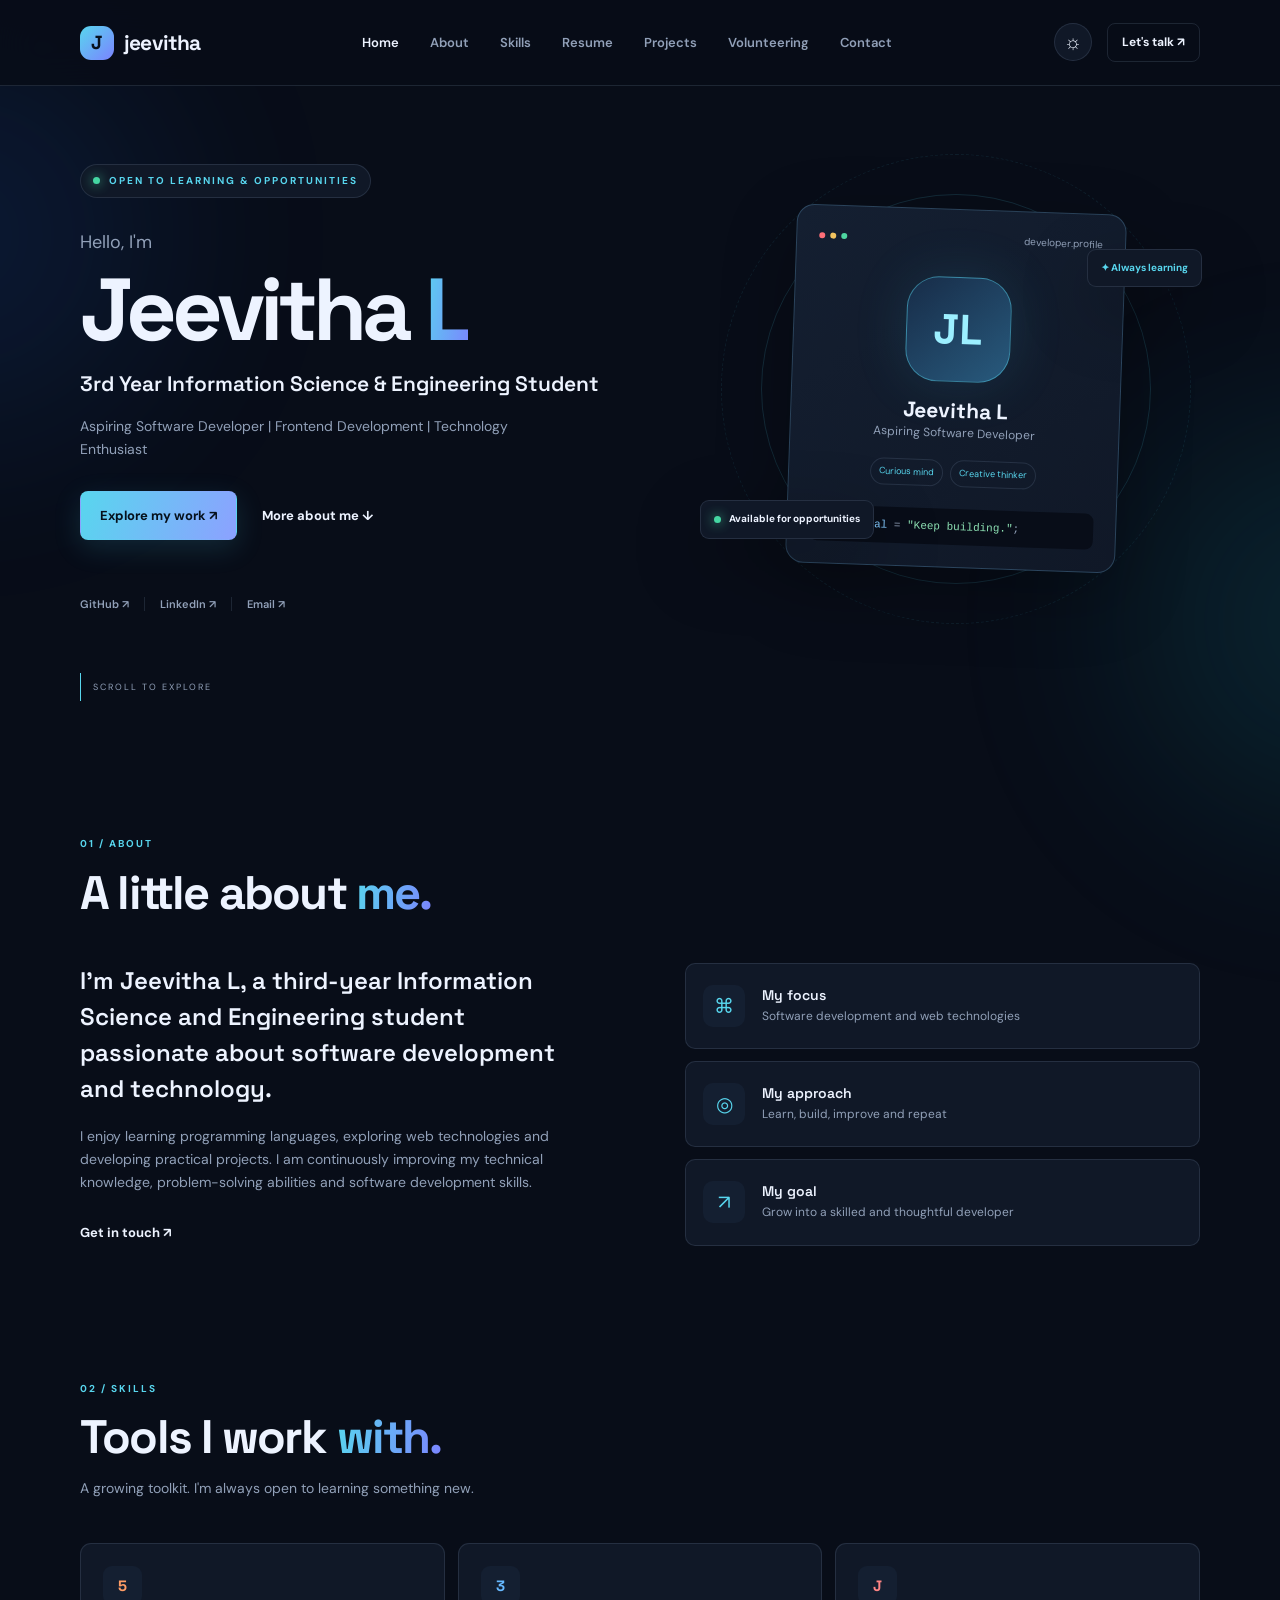
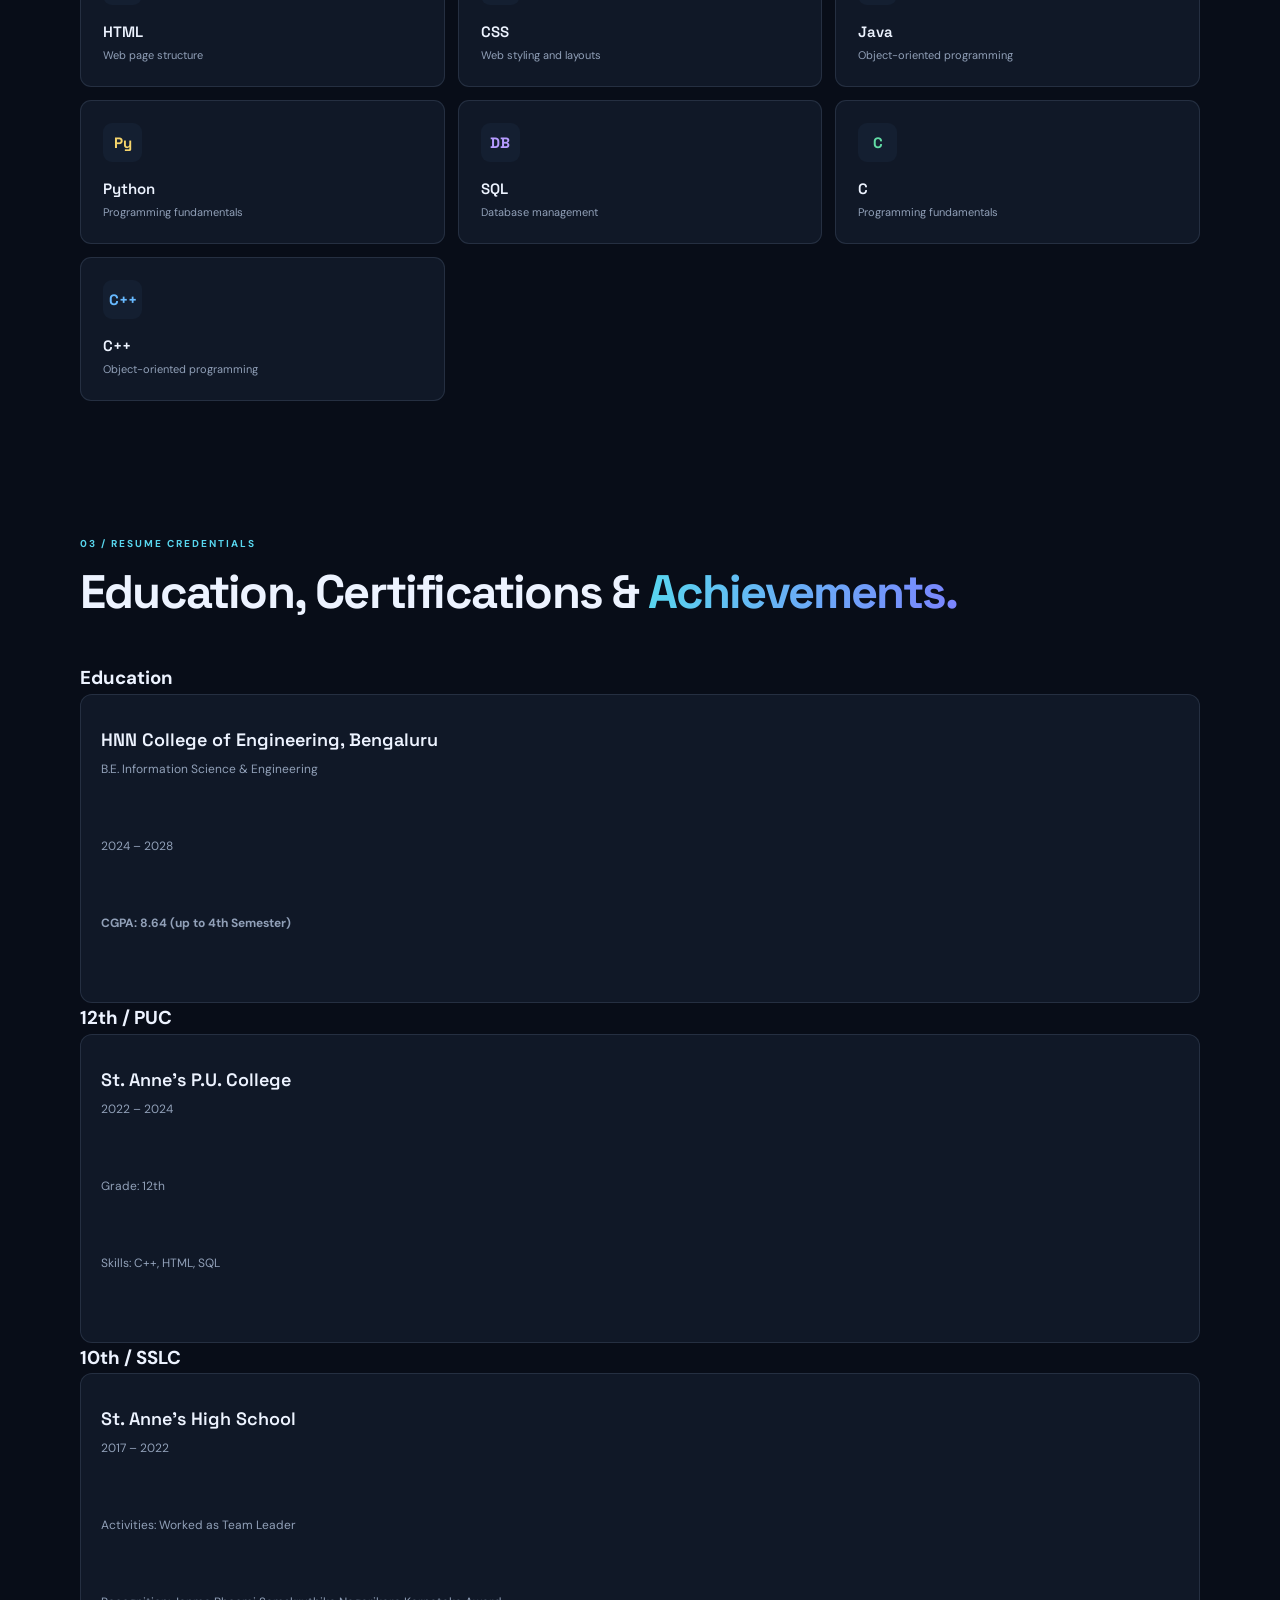
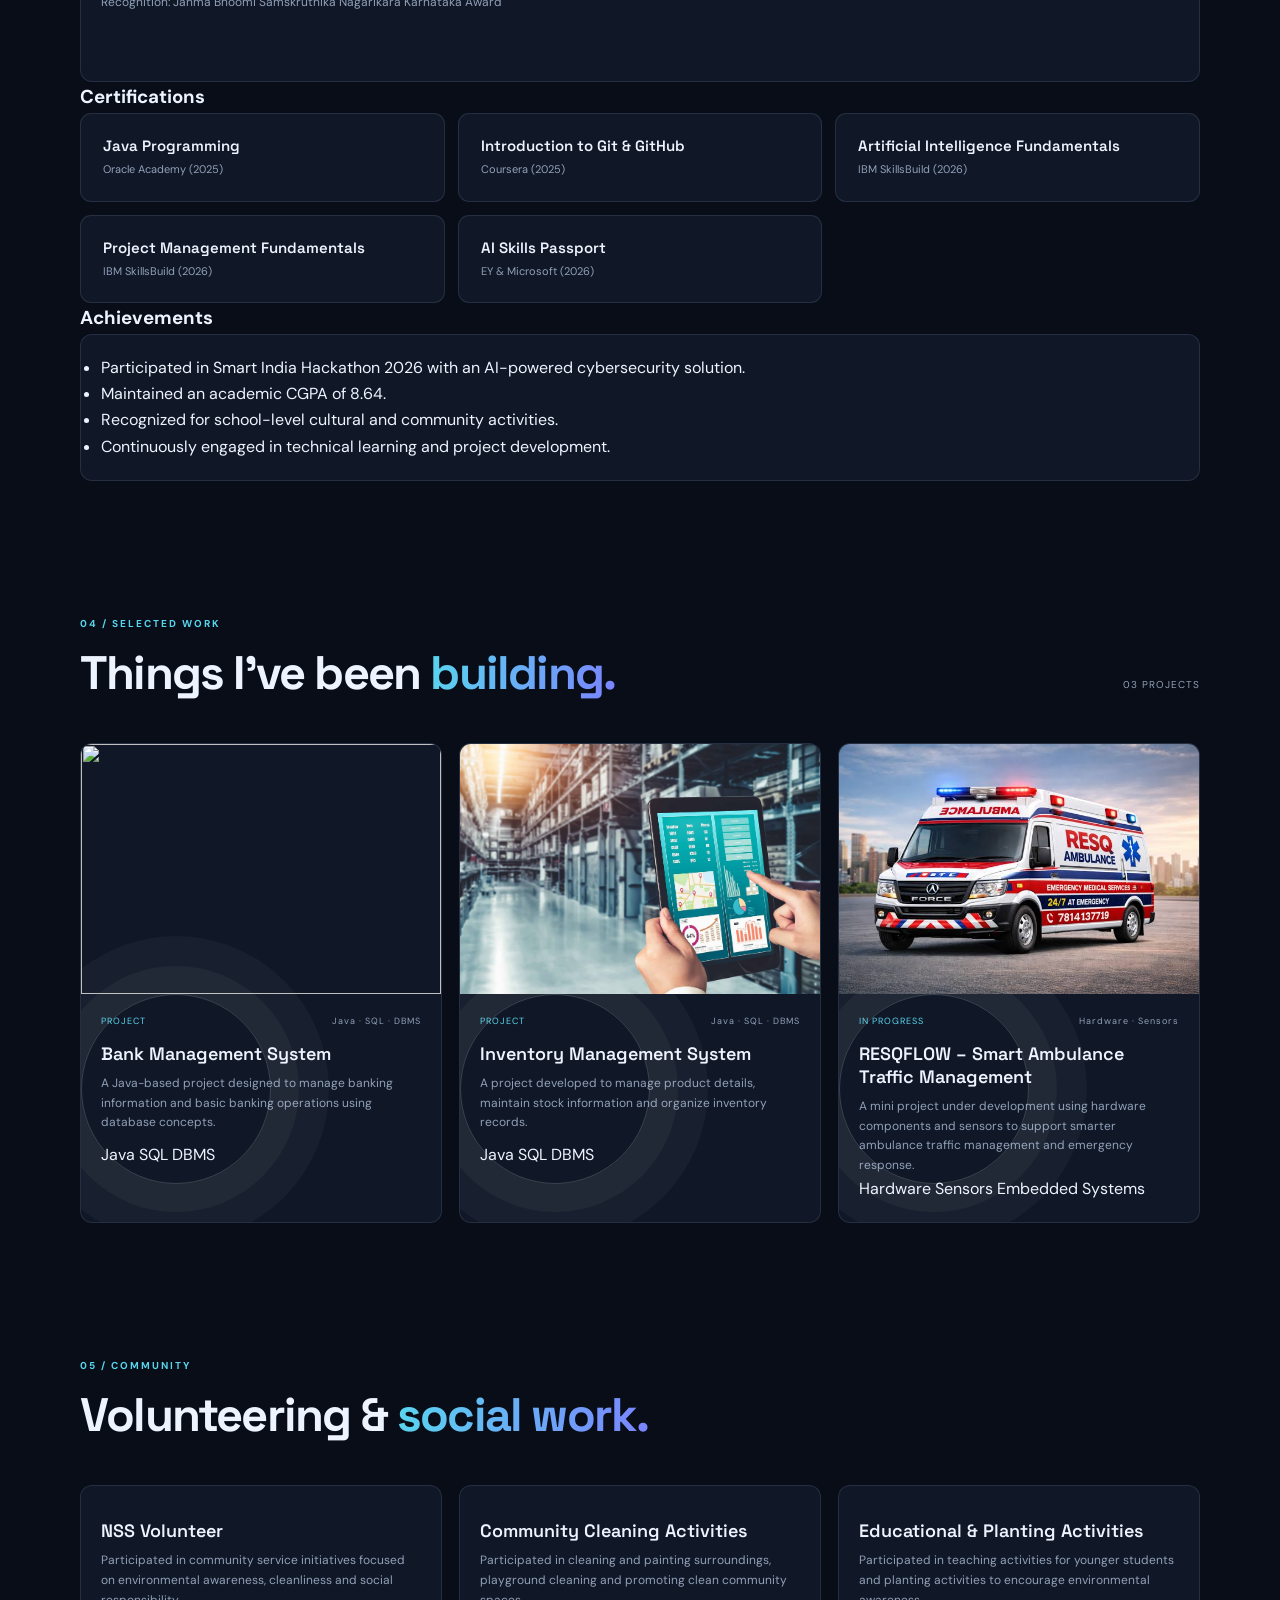
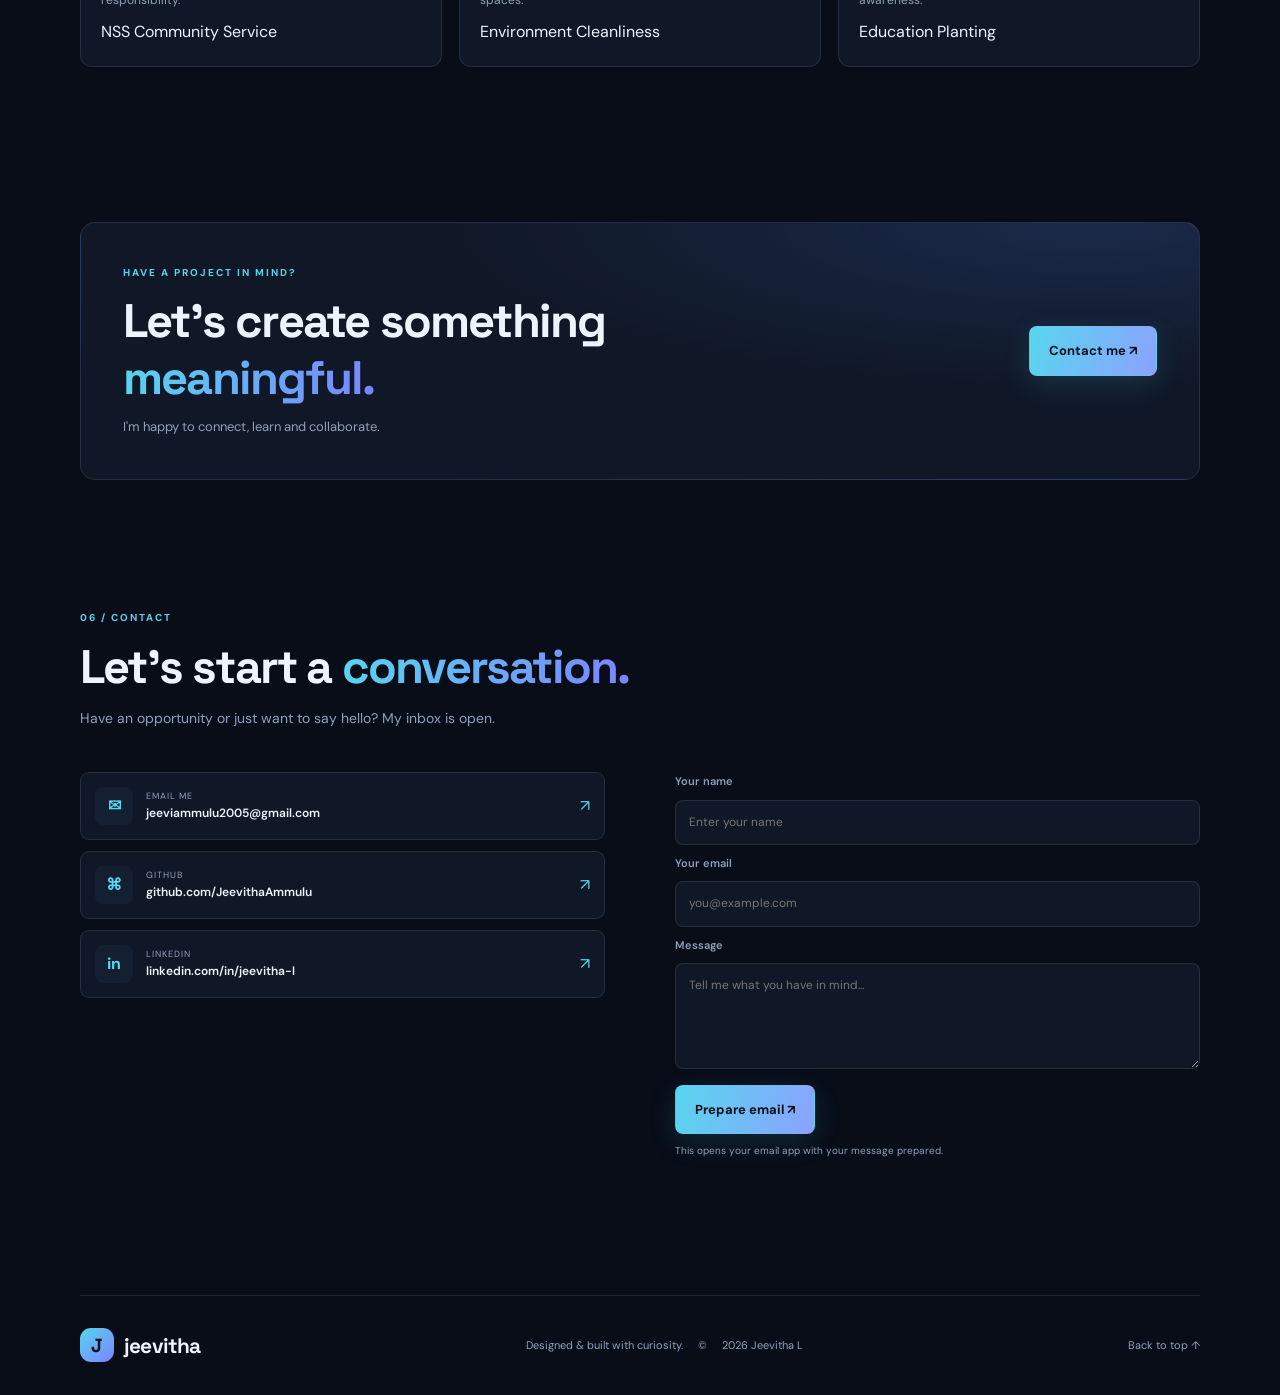
==== index.html @ d6ed3364 "Initial portfolio commit" ====
<!DOCTYPE html>
<html lang="en">
<head>
  <meta charset="UTF-8">
  <meta name="viewport" content="width=device-width, initial-scale=1.0">
  <meta name="description" content="Jeevitha L's developer portfolio, education, projects, skills and achievements.">
  <title>Jeevitha L | Developer Portfolio</title>

  <link rel="preconnect" href="https://fonts.googleapis.com">
  <link rel="preconnect" href="https://fonts.gstatic.com" crossorigin>

  <link href="https://fonts.googleapis.com/css2?family=DM+Sans:wght@400;500;600;700&family=Space+Grotesk:wght@500;600;700&display=swap" rel="stylesheet">

  <link rel="stylesheet" href="style.css">
</head>

<body>

  <div class="ambient ambient-one"></div>
  <div class="ambient ambient-two"></div>

  <!-- HEADER -->
  <header class="site-header">
    <a class="brand" href="#home">
      <span class="brand-mark">J</span>
      <span>jeevitha</span>
    </a>

    <button class="menu-toggle" id="menuToggle" aria-label="Open navigation" aria-expanded="false">
      <span></span>
      <span></span>
      <span></span>
    </button>

    <nav class="nav-links" id="navLinks">
      <a href="#home" class="nav-link active">Home</a>
      <a href="#about" class="nav-link">About</a>
      <a href="#skills" class="nav-link">Skills</a>
      <a href="#resume" class="nav-link">Resume</a>
      <a href="#projects" class="nav-link">Projects</a>
      <a href="#volunteering" class="nav-link">Volunteering</a>
      <a href="#contact" class="nav-link">Contact</a>
    </nav>

    <div class="header-actions">
      <button class="theme-toggle" id="themeToggle" title="Toggle theme">☼</button>
      <a class="button button-small button-outline" href="#contact">Let's talk ↗</a>
    </div>
  </header>

  <main>

    <!-- HOME -->
    <section class="hero section-shell" id="home">

      <div class="hero-copy reveal">

        <div class="eyebrow">
          <span class="status-dot"></span>
          OPEN TO LEARNING & OPPORTUNITIES
        </div>

        <p class="hero-kicker">Hello, I'm</p>

        <h1>Jeevitha <span class="gradient-text">L</span></h1>

        <h2>3rd Year Information Science & Engineering Student</h2>

        <p class="body-copy">
          Aspiring Software Developer | Frontend Development | Technology Enthusiast
        </p>

        <div class="hero-actions">
          <a class="button button-primary" href="#projects">Explore my work ↗</a>
          <a class="text-link" href="#about">More about me ↓</a>
        </div>

        <div class="hero-socials">
          <a href="https://github.com/JeevithaAmmulu" target="_blank" rel="noreferrer">GitHub ↗</a>
          <span class="social-divider"></span>
          <a href="https://www.linkedin.com/in/jeevitha-l" target="_blank" rel="noreferrer">LinkedIn ↗</a>
          <span class="social-divider"></span>
          <a href="mailto:jeeviammulu2005@gmail.com">Email ↗</a>
        </div>

      </div>

      <div class="hero-visual reveal">

        <div class="orbit orbit-one"></div>
        <div class="orbit orbit-two"></div>

        <div class="profile-card">

          <div class="profile-card-top">
            <span class="window-dots"><i></i><i></i><i></i></span>
            <span>developer.profile</span>
          </div>

          <div class="avatar-placeholder">JL</div>

          <p class="profile-name">Jeevitha L</p>
          <p class="profile-role">Aspiring Software Developer</p>

          <div class="profile-tags">
            <span>Curious mind</span>
            <span>Creative thinker</span>
          </div>

          <div class="profile-code">
            <span class="code-purple">const</span>
            <span class="code-blue">goal</span> =
            <span class="code-green">"Keep building."</span>;
          </div>

        </div>

        <div class="floating-chip chip-top">✦ Always learning</div>
        <div class="floating-chip chip-bottom">
          <span class="status-dot"></span> Available for opportunities
        </div>

      </div>

      <a class="scroll-cue" href="#about">
        <span></span> SCROLL TO EXPLORE
      </a>

    </section>


    <!-- ABOUT -->
    <section class="section section-shell" id="about">

      <div class="section-heading reveal">
        <p class="section-label">01 / ABOUT</p>
        <h2>A little about <span class="gradient-text">me.</span></h2>
      </div>

      <div class="about-grid">

        <div class="about-intro reveal">

          <p class="large-copy">
            I'm Jeevitha L, a third-year Information Science and Engineering student passionate about software development and technology.
          </p>

          <p class="body-copy">
            I enjoy learning programming languages, exploring web technologies and developing practical projects. I am continuously improving my technical knowledge, problem-solving abilities and software development skills.
          </p>

          <a class="text-link" href="#contact">Get in touch ↗</a>

        </div>

        <div class="about-facts reveal">

          <div class="fact-card">
            <span class="fact-icon">⌘</span>
            <div>
              <h3>My focus</h3>
              <p>Software development and web technologies</p>
            </div>
          </div>

          <div class="fact-card">
            <span class="fact-icon">◎</span>
            <div>
              <h3>My approach</h3>
              <p>Learn, build, improve and repeat</p>
            </div>
          </div>

          <div class="fact-card">
            <span class="fact-icon">↗</span>
            <div>
              <h3>My goal</h3>
              <p>Grow into a skilled and thoughtful developer</p>
            </div>
          </div>

        </div>

      </div>

    </section>


    <!-- SKILLS -->
    <section class="section section-shell" id="skills">

      <div class="section-heading reveal">
        <p class="section-label">02 / SKILLS</p>
        <h2>Tools I work <span class="gradient-text">with.</span></h2>
        <p class="section-subtitle">
          A growing toolkit. I'm always open to learning something new.
        </p>
      </div>

      <div class="skills-grid">

        <article class="skill-card reveal">
          <span class="skill-symbol orange">5</span>
          <h3>HTML</h3>
          <p>Web page structure</p>
        </article>

        <article class="skill-card reveal">
          <span class="skill-symbol blue">3</span>
          <h3>CSS</h3>
          <p>Web styling and layouts</p>
        </article>

        <article class="skill-card reveal">
          <span class="skill-symbol red">J</span>
          <h3>Java</h3>
          <p>Object-oriented programming</p>
        </article>

        <article class="skill-card reveal">
          <span class="skill-symbol yellow">Py</span>
          <h3>Python</h3>
          <p>Programming fundamentals</p>
        </article>

        <article class="skill-card reveal">
          <span class="skill-symbol purple">DB</span>
          <h3>SQL</h3>
          <p>Database management</p>
        </article>

        <article class="skill-card reveal">
          <span class="skill-symbol green">C</span>
          <h3>C</h3>
          <p>Programming fundamentals</p>
        </article>

        <article class="skill-card reveal">
          <span class="skill-symbol blue">C++</span>
          <h3>C++</h3>
          <p>Object-oriented programming</p>
        </article>

      </div>

    </section>


    <!-- RESUME CREDENTIALS -->
    <section class="section section-shell" id="resume">

      <div class="section-heading reveal">
        <p class="section-label">03 / RESUME CREDENTIALS</p>
        <h2>Education, Certifications & <span class="gradient-text">Achievements.</span></h2>
      </div>

      <!-- COLLEGE -->
      <div class="reveal">

        <h3 class="resume-title">Education</h3>

        <div class="project-card">
          <div class="project-info">

            <h3>HNN College of Engineering, Bengaluru</h3>
            <p>B.E. Information Science & Engineering</p>
            <p>2024 – 2028</p>
            <p><strong>CGPA: 8.64 (up to 4th Semester)</strong></p>

          </div>
        </div>

      </div>


      <!-- PUC -->
      <div class="reveal">

        <h3 class="resume-title">12th / PUC</h3>

        <div class="project-card">
          <div class="project-info">

            <h3>St. Anne's P.U. College</h3>
            <p>2022 – 2024</p>
            <p>Grade: 12th</p>
            <p>Skills: C++, HTML, SQL</p>

          </div>
        </div>

      </div>


      <!-- SSLC -->
      <div class="reveal">

        <h3 class="resume-title">10th / SSLC</h3>

        <div class="project-card">
          <div class="project-info">

            <h3>St. Anne's High School</h3>
            <p>2017 – 2022</p>
            <p>Activities: Worked as Team Leader</p>
            <p>Recognition: Janma Bhoomi Samskruthika Nagarikara Karnataka Award</p>

          </div>
        </div>

      </div>


      <!-- CERTIFICATIONS -->
      <div class="reveal">

        <h3 class="resume-title">Certifications</h3>

        <div class="skills-grid">

          <article class="skill-card">
            <h3>Java Programming</h3>
            <p>Oracle Academy (2025)</p>
          </article>

          <article class="skill-card">
            <h3>Introduction to Git & GitHub</h3>
            <p>Coursera (2025)</p>
          </article>

          <article class="skill-card">
            <h3>Artificial Intelligence Fundamentals</h3>
            <p>IBM SkillsBuild (2026)</p>
          </article>

          <article class="skill-card">
            <h3>Project Management Fundamentals</h3>
            <p>IBM SkillsBuild (2026)</p>
          </article>

          <article class="skill-card">
            <h3>AI Skills Passport</h3>
            <p>EY & Microsoft (2026)</p>
          </article>

        </div>

      </div>


      <!-- ACHIEVEMENTS -->
      <div class="reveal">

        <h3 class="resume-title">Achievements</h3>

        <div class="project-card">
          <div class="project-info">

            <ul>
              <li>Participated in Smart India Hackathon 2026 with an AI-powered cybersecurity solution.</li>
              <li>Maintained an academic CGPA of 8.64.</li>
              <li>Recognized for school-level cultural and community activities.</li>
              <li>Continuously engaged in technical learning and project development.</li>
            </ul>

          </div>
        </div>

      </div>

    </section>


    <!-- PROJECTS -->
    <section class="section section-shell" id="projects">

      <div class="section-heading section-heading-row reveal">

        <div>
          <p class="section-label">04 / SELECTED WORK</p>
          <h2>Things I've been <span class="gradient-text">building.</span></h2>
        </div>

        <span class="project-count">03 PROJECTS</span>

      </div>


      <div class="projects-grid">


        <!-- BANK MANAGEMENT -->
          <article class="project-card reveal">
  <img src="./assets/bank.jpg">

            <span class="art-orbit"></span>
            <img src="assets/images/bank.jpg" alt="Bank Management System project" onerror="this.style.display='none'">
          <div class="project-info">

            <div class="project-meta">
              <span>PROJECT</span>
              <span>Java · SQL · DBMS</span>
            </div>

            <h3>Bank Management System</h3>

            <p>
              A Java-based project designed to manage banking information and basic banking operations using database concepts.
            </p>

            <div class="project-tags">
              <span>Java</span>
              <span>SQL</span>
              <span>DBMS</span>
            </div>

          </div>

        </article>


        <!-- INVENTORY -->
        <article class="project-card reveal">
  <img src="./assets/inventorry.jpeg">


          
            <span class="art-orbit"></span>
            <img src="assets/images/inventory.jpg" alt="Inventory Management System project" onerror="this.style.display='none'">
          

          <div class="project-info">

            <div class="project-meta">
              <span>PROJECT</span>
              <span>Java · SQL · DBMS</span>
            </div>

            <h3>Inventory Management System</h3>

            <p>
              A project developed to manage product details, maintain stock information and organize inventory records.
            </p>

            <div class="project-tags">
              <span>Java</span>
              <span>SQL</span>
              <span>DBMS</span>
            </div>

          </div>

        </article>


        <!-- RESQFLOW -->
        <article class="project-card reveal">
  <img src="./assets/resqflow.jpg">
         
            <span class="art-orbit"></span>
            <img src="assets/images/resqflow.png" alt="RESQFLOW Smart Ambulance project" onerror="this.style.display='none'">
        

          <div class="project-info">

            <div class="project-meta">
              <span>IN PROGRESS</span>
              <span>Hardware · Sensors</span>
            </div>

            <h3>RESQFLOW – Smart Ambulance Traffic Management</h3>

            <p>
              A mini project under development using hardware components and sensors to support smarter ambulance traffic management and emergency response.
            </p>

            <div class="project-tags">
              <span>Hardware</span>
              <span>Sensors</span>
              <span>Embedded Systems</span>
            </div>

          </div>

        </article>

      </div>

    </section>


    <!-- VOLUNTEERING -->
    <section class="section section-shell" id="volunteering">

      <div class="section-heading reveal">
        <p class="section-label">05 / COMMUNITY</p>
        <h2>Volunteering & <span class="gradient-text">social work.</span></h2>
      </div>

      <div class="projects-grid">

        <article class="project-card reveal">
          <div class="project-info">

            <h3>NSS Volunteer</h3>

            <p>
              Participated in community service initiatives focused on environmental awareness, cleanliness and social responsibility.
            </p>

            <div class="project-tags">
              <span>NSS</span>
              <span>Community Service</span>
            </div>

          </div>
        </article>


        <article class="project-card reveal">
          <div class="project-info">

            <h3>Community Cleaning Activities</h3>

            <p>
              Participated in cleaning and painting surroundings, playground cleaning and promoting clean community spaces.
            </p>

            <div class="project-tags">
              <span>Environment</span>
              <span>Cleanliness</span>
            </div>

          </div>
        </article>


        <article class="project-card reveal">
          <div class="project-info">

            <h3>Educational & Planting Activities</h3>

            <p>
              Participated in teaching activities for younger students and planting activities to encourage environmental awareness.
            </p>

            <div class="project-tags">
              <span>Education</span>
              <span>Planting</span>
            </div>

          </div>
        </article>

      </div>

    </section>


    <!-- CALL TO ACTION -->
    <section class="cta-section section-shell reveal">

      <div>
        <p class="section-label">HAVE A PROJECT IN MIND?</p>

        <h2>Let's create something <span class="gradient-text">meaningful.</span></h2>

        <p>I'm happy to connect, learn and collaborate.</p>
      </div>

      <a class="button button-primary" href="#contact">Contact me ↗</a>

    </section>


    <!-- CONTACT -->
    <section class="section section-shell contact-section" id="contact">

      <div class="section-heading reveal">

        <p class="section-label">06 / CONTACT</p>

        <h2>Let's start a <span class="gradient-text">conversation.</span></h2>

        <p class="section-subtitle">
          Have an opportunity or just want to say hello? My inbox is open.
        </p>

      </div>


      <div class="contact-grid">

        <div class="contact-details reveal">

          <a class="contact-item" href="mailto:jeeviammulu2005@gmail.com">

            <span class="contact-icon">✉</span>

            <span>
              <small>EMAIL ME</small>
              <strong>jeeviammulu2005@gmail.com</strong>
            </span>

            <span class="contact-arrow">↗</span>

          </a>


          <a class="contact-item" href="https://github.com/JeevithaAmmulu" target="_blank" rel="noreferrer">

            <span class="contact-icon">⌘</span>

            <span>
              <small>GITHUB</small>
              <strong>github.com/JeevithaAmmulu</strong>
            </span>

            <span class="contact-arrow">↗</span>

          </a>


          <a class="contact-item" href="https://www.linkedin.com/in/jeevitha-l" target="_blank" rel="noreferrer">

            <span class="contact-icon">in</span>

            <span>
              <small>LINKEDIN</small>
              <strong>linkedin.com/in/jeevitha-l</strong>
            </span>

            <span class="contact-arrow">↗</span>

          </a>

        </div>


        <form class="contact-form reveal" id="contactForm">

          <label for="senderName">Your name</label>

          <input id="senderName" name="name" type="text" placeholder="Enter your name" required>


          <label for="senderEmail">Your email</label>

          <input id="senderEmail" name="email" type="email" placeholder="you@example.com" required>


          <label for="senderMessage">Message</label>

          <textarea id="senderMessage" name="message" rows="4" placeholder="Tell me what you have in mind..." required></textarea>


          <button class="button button-primary" type="submit">
            Prepare email ↗
          </button>

          <p class="form-note" id="formNote">
            This opens your email app with your message prepared.
          </p>

        </form>

      </div>

    </section>

  </main>


  <!-- FOOTER -->
  <footer class="site-footer section-shell">

    <a class="brand" href="#home">
      <span class="brand-mark">J</span>
      <span>jeevitha</span>
    </a>

    <p>
      Designed & built with curiosity.
      <span>© <span id="year"></span> Jeevitha L</span>
    </p>

    <a href="#home" class="back-top">Back to top ↑</a>

  </footer>


  <!-- PROJECT MODAL -->
  <div class="modal-backdrop" id="projectModal" aria-hidden="true">

    <div class="project-modal" role="dialog" aria-modal="true" aria-labelledby="modalTitle">

      <button class="modal-close" id="modalClose" aria-label="Close project details">×</button>

      <p class="section-label" id="modalCategory">PROJECT DETAILS</p>

      <h2 id="modalTitle">Project title</h2>

      <p id="modalDescription"></p>

      <div class="modal-stack" id="modalStack"></div>

      <p class="modal-reminder">
        Project details can be updated with the actual implementation.
      </p>

    </div>

  </div>


  <script src="script.js"></script>

</body>
</html>
---- style.css ----
/* Jeevitha's Developer Portfolio — edit the variables below to change the theme */
:root {
  --bg: #080d18; --surface: #101827; --surface-2: #141f31; --text: #edf3ff;
  --muted: #91a0b8; --line: rgba(157,180,216,.15); --accent: #58d6ee;
  --accent-2: #7b83ff; --header: rgba(8,13,24,.82); --shadow: 0 24px 70px rgba(0,0,0,.28);
}
body.light-theme {
  --bg: #f4f7fc; --surface: #fff; --surface-2: #eaf0f8; --text: #111a2b;
  --muted: #5d6b80; --line: rgba(37,57,88,.15); --accent: #087eaa;
  --accent-2: #555bd8; --header: rgba(244,247,252,.88); --shadow: 0 24px 70px rgba(25,45,75,.10);
}
* { box-sizing: border-box; margin: 0; padding: 0; }
html { scroll-behavior: smooth; scroll-padding-top: 95px; }
body { background: var(--bg); color: var(--text); font-family: 'DM Sans', sans-serif; line-height: 1.65; overflow-x: hidden; transition: background .3s,color .3s; }
a { color: inherit; text-decoration: none; }
button,input,textarea { font: inherit; }
button { cursor: pointer; }
.ambient { position: fixed; width: 380px; height: 380px; border-radius: 50%; filter: blur(110px); opacity: .13; pointer-events: none; z-index: -1; }
.ambient-one { background: #2778ff; top: 5%; left: -230px; }.ambient-two { background: #18c9d7; right: -240px; top: 48%; }
.section-shell,.site-header { width: min(1120px, calc(100% - 48px)); margin-inline: auto; }
.site-header { height: 86px; display: flex; align-items: center; justify-content: space-between; position: sticky; top: 0; z-index: 20; background: var(--header); backdrop-filter: blur(18px); border-bottom: 1px solid var(--line); }
body:has(.site-header) .site-header { width: 100%; padding-inline: max(24px, calc((100% - 1120px)/2)); }
.brand { display: inline-flex; align-items: center; gap: 10px; font: 700 21px 'Space Grotesk',sans-serif; letter-spacing: -.8px; }
.brand-mark { width: 34px; height: 34px; display: grid; place-items: center; border-radius: 11px; color: #07111e; background: linear-gradient(135deg,var(--accent),var(--accent-2)); font-size: 19px; }
.brand-dot { color: var(--accent); }
.nav-links { display: flex; align-items: center; gap: 31px; }
.nav-link { color: var(--muted); font-size: 13px; font-weight: 600; transition: color .2s; }.nav-link:hover,.nav-link.active { color: var(--text); }
.header-actions { display: flex; align-items: center; gap: 15px; }
.theme-toggle { width: 38px; height: 38px; border: 1px solid var(--line); background: var(--surface); color: var(--text); border-radius: 50%; font-size: 20px; }
.button { display: inline-flex; align-items: center; justify-content: center; gap: 18px; border-radius: 8px; padding: 13px 19px; font-size: 13px; font-weight: 700; transition: transform .2s,box-shadow .2s,background .2s; border: 1px solid transparent; }
.button:hover { transform: translateY(-3px); }.button span { font-size: 17px; }
.button-small { padding: 9px 14px; font-size: 12px; }.button-primary { color: #06111c; background: linear-gradient(110deg,var(--accent),#8ca1ff); box-shadow: 0 8px 28px rgba(69,190,224,.16); }.button-outline { border-color: var(--line); color: var(--text); background: transparent; }
.menu-toggle { display: none; background: transparent; border: 0; }
.hero { min-height: 650px; display: grid; grid-template-columns: 1.1fr .9fr; align-items: center; gap: 35px; position: relative; padding-top: 65px; padding-bottom: 110px; }
.eyebrow,.section-label { color: var(--accent); font-size: 10px; font-weight: 700; letter-spacing: 2px; }.eyebrow { display: inline-flex; align-items: center; gap: 9px; padding: 8px 12px; border: 1px solid var(--line); border-radius: 30px; background: var(--surface); }
.status-dot { width: 7px; height: 7px; border-radius: 50%; background: #45d6a2; display: inline-block; box-shadow: 0 0 12px #45d6a2; }
.hero-kicker { color: var(--muted); margin-top: 30px; font-size: 18px; }.hero h1 { font: 700 clamp(56px,7vw,88px)/1.08 'Space Grotesk',sans-serif; letter-spacing: -5px; margin: 4px 0 13px; }.gradient-text { background: linear-gradient(100deg,var(--accent),var(--accent-2)); -webkit-background-clip: text; background-clip: text; color: transparent; }
.hero h2 { font: 600 clamp(17px,2vw,21px) 'Space Grotesk',sans-serif; }.muted { color: var(--muted); }.hero-description { max-width: 540px; color: var(--muted); margin-top: 18px; font-size: 15px; }
.hero-actions { display: flex; align-items: center; gap: 25px; margin-top: 30px; }.text-link { color: var(--text); font-size: 13px; font-weight: 700; }.text-link span { color: var(--accent); margin-left: 5px; }.hero-socials { display: flex; align-items: center; gap: 15px; margin-top: 55px; color: var(--muted); font-size: 11px; font-weight: 600; }.hero-socials a:hover { color: var(--accent); }.social-divider { height: 14px; width: 1px; background: var(--line); }
.hero-visual { min-height: 410px; display: grid; place-items: center; position: relative; }.profile-card { width: min(330px,85%); padding: 22px; border: 1px solid rgba(112,178,220,.27); background: linear-gradient(145deg,var(--surface-2),var(--surface)); border-radius: 18px; box-shadow: var(--shadow); transform: rotate(2deg); position: relative; z-index: 2; }
.profile-card-top { display: flex; align-items: center; justify-content: space-between; color: var(--muted); font-size: 10px; }.window-dots { display: flex; gap: 5px; }.window-dots i { width: 6px; height: 6px; border-radius: 50%; background: #ff6f78; }.window-dots i:nth-child(2) { background: #f2c35f; }.window-dots i:nth-child(3) { background: #4ed6a1; }
.avatar-placeholder { margin: 28px auto 15px; width: 105px; height: 105px; display: grid; place-items: center; border-radius: 32px; background: linear-gradient(140deg,#172c48,#285a7d); border: 1px solid rgba(88,214,238,.45); color: #9cefff; font: 700 42px 'Space Grotesk'; box-shadow: 0 0 55px rgba(60,185,222,.14); }
.profile-name { text-align: center; font: 700 21px 'Space Grotesk'; }.profile-role { text-align: center; color: var(--muted); font-size: 12px; }.profile-tags { display: flex; justify-content: center; gap: 7px; margin: 17px 0 22px; }.profile-tags span { font-size: 9px; color: var(--accent); border: 1px solid var(--line); padding: 5px 8px; border-radius: 20px; }.profile-code { padding: 12px; border-radius: 8px; background: var(--bg); color: var(--muted); font: 11px monospace; }.code-purple { color: #c49aff; }.code-blue { color: #83caff; }.code-green { color: #8ee2b4; }
.orbit { position: absolute; border: 1px solid rgba(88,214,238,.15); border-radius: 50%; }.orbit-one { width: 390px; height: 390px; }.orbit-two { width: 470px; height: 470px; border-style: dashed; opacity: .6; }.floating-chip { position: absolute; z-index: 3; background: var(--surface); border: 1px solid var(--line); padding: 10px 13px; border-radius: 9px; box-shadow: var(--shadow); font-size: 10px; font-weight: 700; }.chip-top { top: 65px; right: -2px; color: var(--accent); }.chip-bottom { bottom: 55px; left: -12px; display: flex; align-items: center; gap: 8px; }.scroll-cue { position: absolute; bottom: 35px; left: 0; display: flex; align-items: center; gap: 12px; font-size: 9px; letter-spacing: 2px; color: var(--muted); }.scroll-cue span { height: 28px; width: 1px; background: var(--accent); }
.section { padding-top: 100px; padding-bottom: 35px; }.section-heading { margin-bottom: 42px; }.section-heading h2,.cta-section h2 { font: 700 clamp(32px,4vw,47px)/1.2 'Space Grotesk'; letter-spacing: -1.8px; margin-top: 12px; }.section-subtitle { color: var(--muted); font-size: 14px; margin-top: 12px; }.about-grid { display: grid; grid-template-columns: 1fr 1fr; gap: 90px; }.large-copy { font: 600 24px/1.5 'Space Grotesk'; max-width: 480px; }.body-copy { color: var(--muted); font-size: 14px; margin: 18px 0 25px; max-width: 490px; }.about-facts { display: grid; gap: 12px; }.fact-card { display: flex; align-items: center; gap: 17px; padding: 17px; border: 1px solid var(--line); border-radius: 10px; background: var(--surface); }.fact-icon { width: 42px; height: 42px; display: grid; place-items: center; border-radius: 10px; background: var(--surface-2); color: var(--accent); font-size: 20px; }.fact-card h3 { font: 600 14px 'Space Grotesk'; }.fact-card p { color: var(--muted); font-size: 12px; margin-top: 3px; }
.skills-grid { display: grid; grid-template-columns: repeat(3,1fr); gap: 13px; }.skill-card { padding: 22px; border: 1px solid var(--line); border-radius: 11px; background: var(--surface); transition: transform .25s,border-color .25s; }.skill-card:hover,.project-card:hover { transform: translateY(-5px); border-color: rgba(88,214,238,.45); }.skill-symbol { display: grid; place-items: center; width: 39px; height: 39px; border-radius: 9px; font: 700 15px 'Space Grotesk'; background: var(--surface-2); margin-bottom: 17px; }.orange { color: #ff9d66; }.blue { color: #67b9ff; }.yellow { color: #f5d46b; }.red { color: #ff8585; }.purple { color: #b69cff; }.green { color: #62dba5; }.skill-card h3 { font: 600 15px 'Space Grotesk'; }.skill-card p { color: var(--muted); font-size: 11px; margin-top: 5px; }
.section-heading-row { display: flex; align-items: end; justify-content: space-between; }.project-count { color: var(--muted); font-size: 10px; letter-spacing: 1px; padding-bottom: 7px; }.projects-grid { display: grid; grid-template-columns: repeat(3,1fr); gap: 17px; }.project-card { border: 1px solid var(--line); background: var(--surface); border-radius: 12px; overflow: hidden; transition: transform .25s,border-color .25s; }.project-art { height: 180px; position: relative; display: grid; place-items: center; overflow: hidden; }.art-blue { background: linear-gradient(135deg,#122b4a,#1d4e70); }.art-violet { background: linear-gradient(135deg,#25204b,#51418b); }.art-teal { background: linear-gradient(135deg,#103c45,#167c7b); }.art-icon { font-size: 60px; color: rgba(255,255,255,.88); position: relative; z-index: 2; text-shadow: 0 8px 30px rgba(0,0,0,.3); }.art-caption { position: absolute; left: 17px; bottom: 14px; font-size: 9px; color: rgba(255,255,255,.7); letter-spacing: 2px; }.art-orbit { position: absolute; width: 190px; height: 190px; border: 1px solid rgba(255,255,255,.18); border-radius: 50%; box-shadow: 0 0 0 28px rgba(255,255,255,.04),0 0 0 58px rgba(255,255,255,.03); }.art-grid { position: absolute; inset: 0; opacity: .2; background-image: linear-gradient(rgba(255,255,255,.2) 1px,transparent 1px),linear-gradient(90deg,rgba(255,255,255,.2) 1px,transparent 1px); background-size: 25px 25px; transform: perspective(200px) rotateX(25deg) scale(1.5); }.art-pulse { position: absolute; width: 150px; height: 150px; border: 1px solid rgba(255,255,255,.3); border-radius: 50%; box-shadow: 0 0 0 20px rgba(255,255,255,.05),0 0 0 40px rgba(255,255,255,.04); }.project-info { padding: 20px; }.project-meta { display: flex; justify-content: space-between; color: var(--accent); font-size: 9px; letter-spacing: 1px; }.project-meta span:last-child { color: var(--muted); }.project-info h3 { font: 600 18px 'Space Grotesk'; margin-top: 13px; }.project-info p { min-height: 68px; color: var(--muted); font-size: 12px; margin-top: 9px; }.project-open { margin-top: 15px; padding: 0; background: none; border: 0; color: var(--text); font-size: 12px; font-weight: 700; }.project-open span { color: var(--accent); margin-left: 7px; }.project-note,.small-note { color: var(--muted); font-size: 11px; margin-top: 17px; }
.cta-section { margin-top: 120px; margin-bottom: 30px; padding: 42px; border: 1px solid var(--line); border-radius: 15px; background: radial-gradient(ellipse at 90% 0%,rgba(83,132,255,.16),transparent 45%),var(--surface); display: flex; align-items: center; justify-content: space-between; gap: 25px; }.cta-section h2 { max-width: 600px; }.cta-section p:not(.section-label) { color: var(--muted); font-size: 13px; margin-top: 10px; }
.contact-grid { display: grid; grid-template-columns: 1fr 1fr; gap: 70px; }.contact-details { display: grid; align-content: start; gap: 11px; }.contact-item { display: flex; align-items: center; gap: 13px; padding: 14px; border: 1px solid var(--line); border-radius: 9px; background: var(--surface); }.contact-icon { width: 38px; height: 38px; display: grid; place-items: center; background: var(--surface-2); border-radius: 8px; color: var(--accent); font-weight: 700; }.contact-item span:nth-child(2) { display: grid; flex: 1; }.contact-item small { color: var(--muted); font-size: 9px; letter-spacing: 1px; }.contact-item strong { font-size: 12px; font-weight: 600; }.contact-arrow { color: var(--accent); }.resume-button { justify-self: start; margin-top: 10px; }.contact-form { display: grid; gap: 9px; }.contact-form label { color: var(--muted); font-size: 11px; font-weight: 600; }.contact-form input,.contact-form textarea { width: 100%; padding: 12px 13px; color: var(--text); background: var(--surface); border: 1px solid var(--line); border-radius: 8px; outline: none; font-size: 12px; resize: vertical; }.contact-form input:focus,.contact-form textarea:focus { border-color: var(--accent); }.contact-form .button { justify-self: start; margin-top: 7px; }.form-note { color: var(--muted); font-size: 10px; }
.site-footer { margin-top: 100px; min-height: 100px; border-top: 1px solid var(--line); display: flex; align-items: center; justify-content: space-between; gap: 15px; }.site-footer p,.back-top { color: var(--muted); font-size: 11px; }.site-footer p span { margin-left: 12px; }.back-top:hover { color: var(--accent); }
.modal-backdrop { display: none; position: fixed; inset: 0; z-index: 50; padding: 20px; background: rgba(2,7,15,.78); backdrop-filter: blur(8px); align-items: center; justify-content: center; }.modal-backdrop.show { display: flex; }.project-modal { width: min(480px,100%); position: relative; padding: 35px; border: 1px solid var(--line); border-radius: 15px; background: var(--surface); box-shadow: var(--shadow); }.modal-close { position: absolute; right: 16px; top: 12px; border: 0; background: none; color: var(--muted); font-size: 27px; }.project-modal h2 { font: 700 27px 'Space Grotesk'; margin: 12px 0; }.project-modal>p:not(.section-label) { color: var(--muted); font-size: 13px; }.modal-stack { display: flex; flex-wrap: wrap; gap: 7px; margin-top: 18px; }.modal-stack span { padding: 6px 9px; background: var(--surface-2); color: var(--accent); border-radius: 5px; font-size: 10px; }.project-modal .modal-reminder { border-top: 1px solid var(--line); padding-top: 15px; margin-top: 20px; font-size: 10px!important; }
.reveal { opacity: 0; transform: translateY(18px); transition: opacity .65s,transform .65s; }.reveal.visible { opacity: 1; transform: translateY(0); }
@media (max-width: 850px) { .nav-links { gap: 16px; }.nav-link { font-size: 11px; }.hero { min-height: 590px; }.about-grid { gap: 35px; }.projects-grid { grid-template-columns: repeat(2,1fr); }.project-card:last-child { grid-column: span 2; }.project-card:last-child .project-art { height: 150px; }.contact-grid { gap: 35px; } }
@media (max-width: 650px) {
  .section-shell { width: min(100% - 36px,520px); }.site-header { height: 72px; }.header-actions .button { display: none; }.menu-toggle { display: flex; flex-direction: column; gap: 5px; padding: 9px; order: 3; }.menu-toggle span { width: 21px; height: 2px; background: var(--text); border-radius: 2px; }.header-actions { margin-left: auto; margin-right: 12px; }.nav-links { display: none; position: absolute; top: 71px; left: 0; right: 0; padding: 18px 24px 22px; background: var(--surface); border-bottom: 1px solid var(--line); flex-direction: column; align-items: flex-start; gap: 17px; }.nav-links.open { display: flex; }.nav-link { font-size: 13px; }
  .hero { grid-template-columns: 1fr; padding-top: 65px; padding-bottom: 95px; gap: 20px; }.hero h1 { letter-spacing: -3px; }.hero-visual { min-height: 390px; }.orbit-one { width: 320px; height: 320px; }.orbit-two { width: 370px; height: 370px; }.chip-top { right: 0; }.chip-bottom { left: 0; bottom: 28px; }.scroll-cue { bottom: 20px; }.hero-socials { margin-top: 38px; }
  .section { padding-top: 75px; }.about-grid,.contact-grid { grid-template-columns: 1fr; gap: 28px; }.large-copy { font-size: 21px; }.skills-grid { grid-template-columns: repeat(2,1fr); gap: 10px; }.skill-card { padding: 16px; }.section-heading-row { display: block; }.project-count { display: inline-block; margin-top: 13px; }.projects-grid { grid-template-columns: 1fr; }.project-card:last-child { grid-column: auto; }.project-card:last-child .project-art { height: 180px; }.project-info p { min-height: 0; }
  .cta-section { margin-top: 80px; padding: 27px 22px; align-items: flex-start; flex-direction: column; }.cta-section h2 { font-size: 32px; }.site-footer { margin-top: 70px; padding-block: 22px; flex-wrap: wrap; }.site-footer p { order: 3; width: 100%; }.project-modal { padding: 28px 22px; }
}
@media (prefers-reduced-motion: reduce) { *,*::before,*::after { scroll-behavior: auto!important; transition-duration: .01ms!important; animation-duration: .01ms!important; } .reveal { opacity: 1; transform: none; } }
/* ===== RESUME DETAILS: EQUAL SIZE & ALIGNMENT ===== */
/* Project images */
.project-image {
  width: 100%;
  height: 220px;
  object-fit: cover;
  display: block;
  border-radius: 14px 14px 0 0;
}

.project-card {
  overflow: hidden;
}
.project-card img{
    width:100%;
    height:250px;
    object-fit:cover;
    display:block;
}
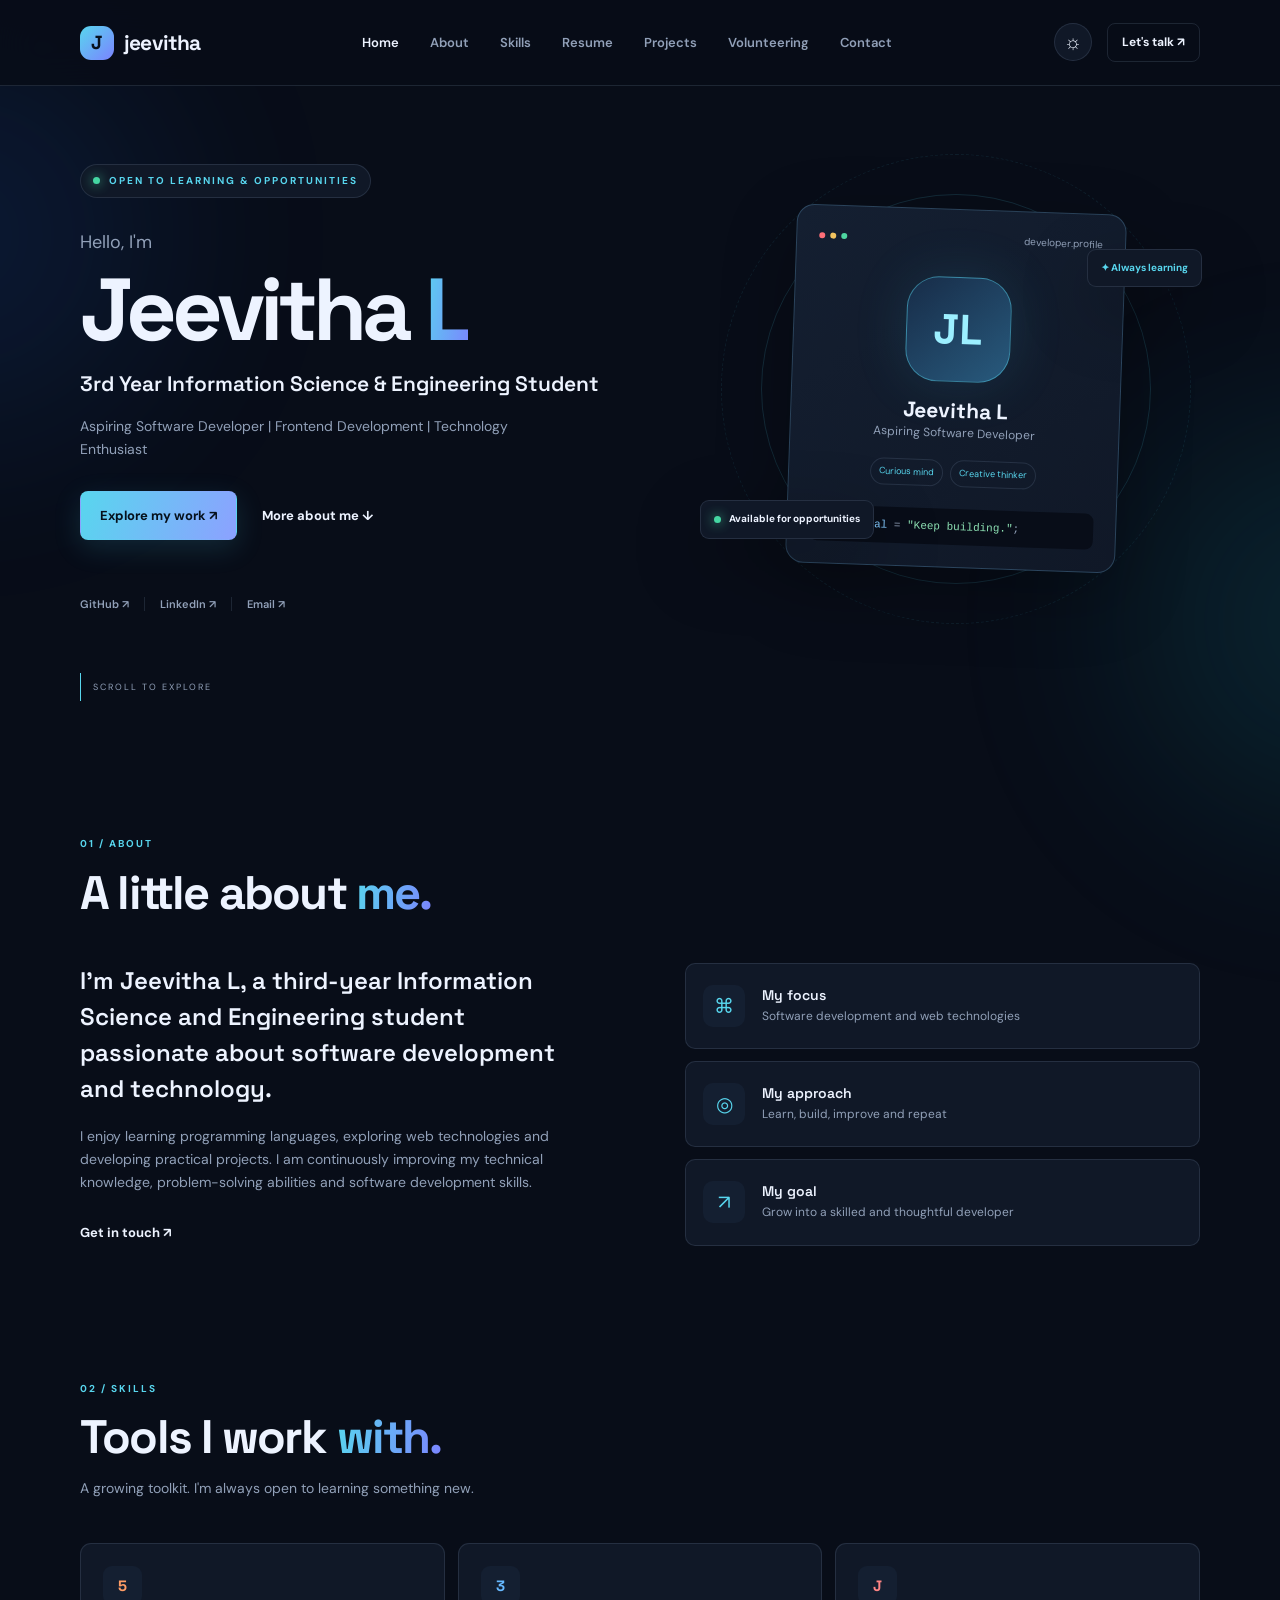
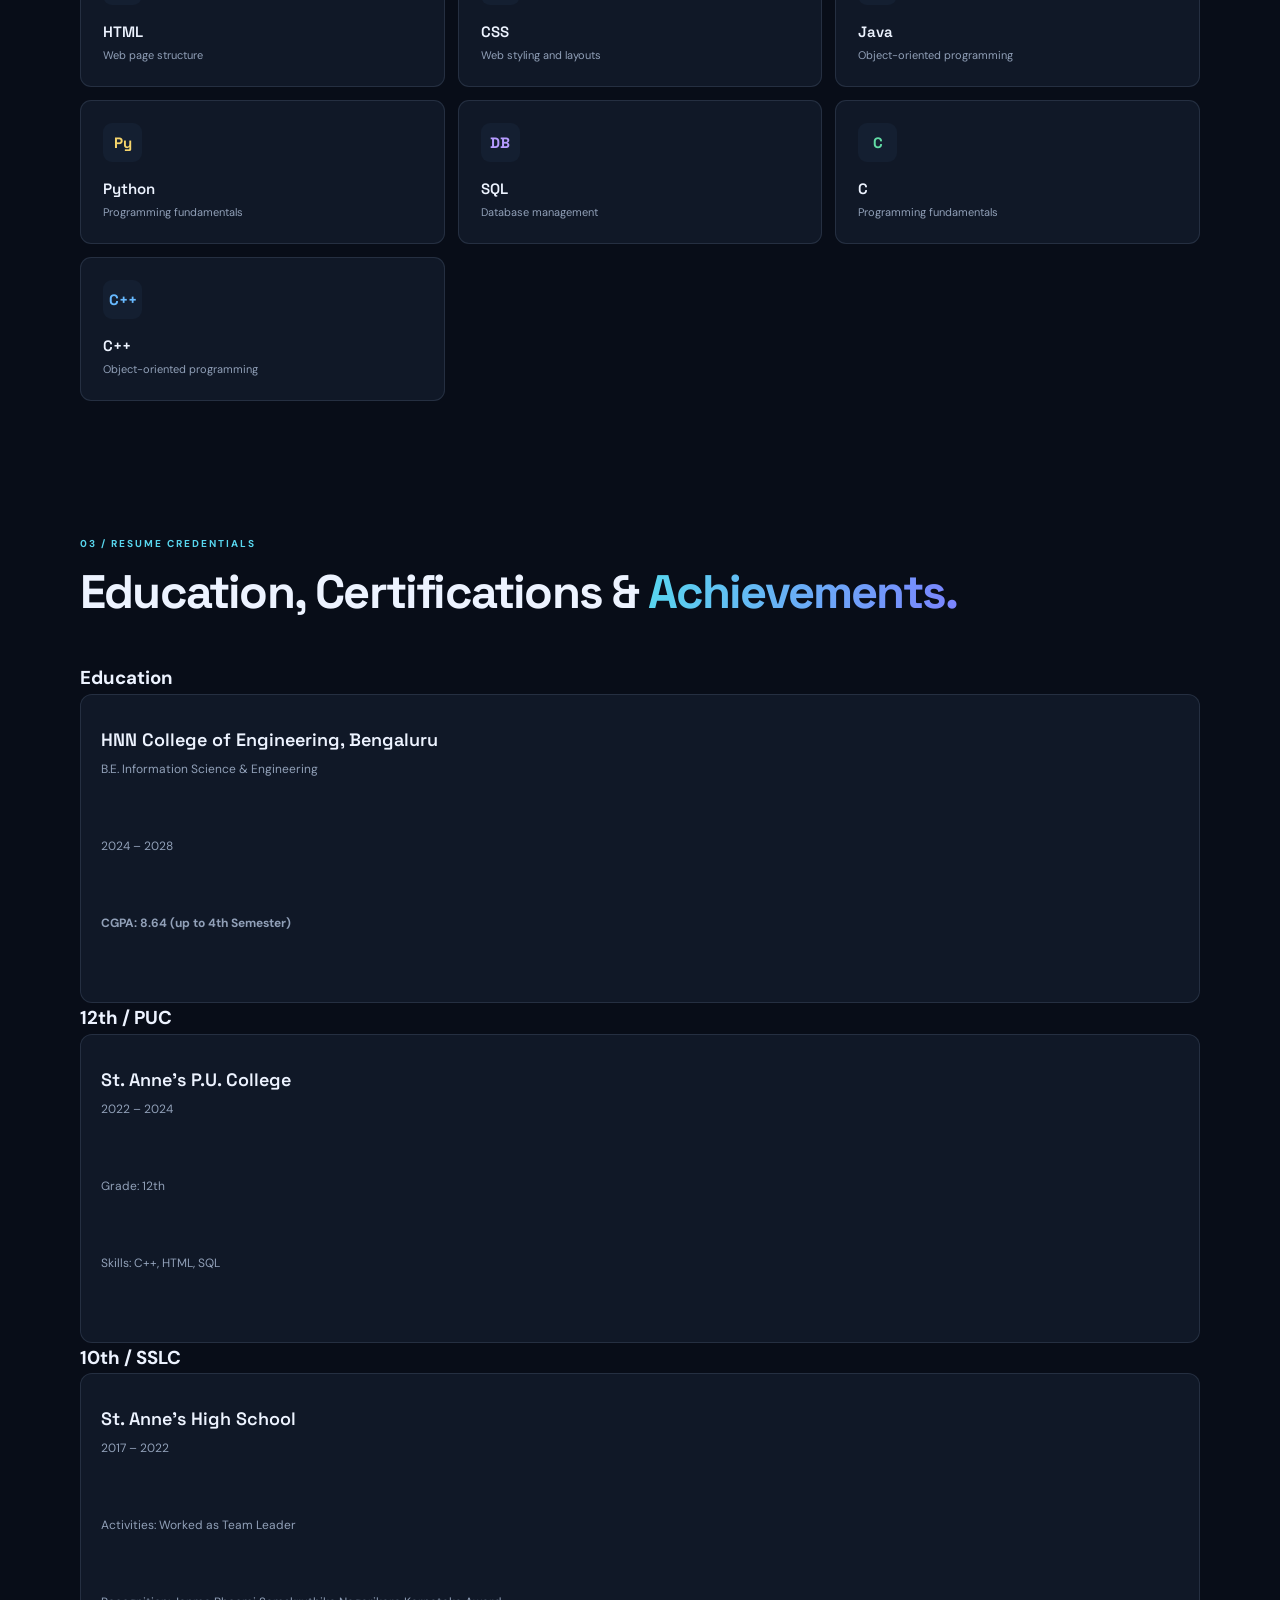
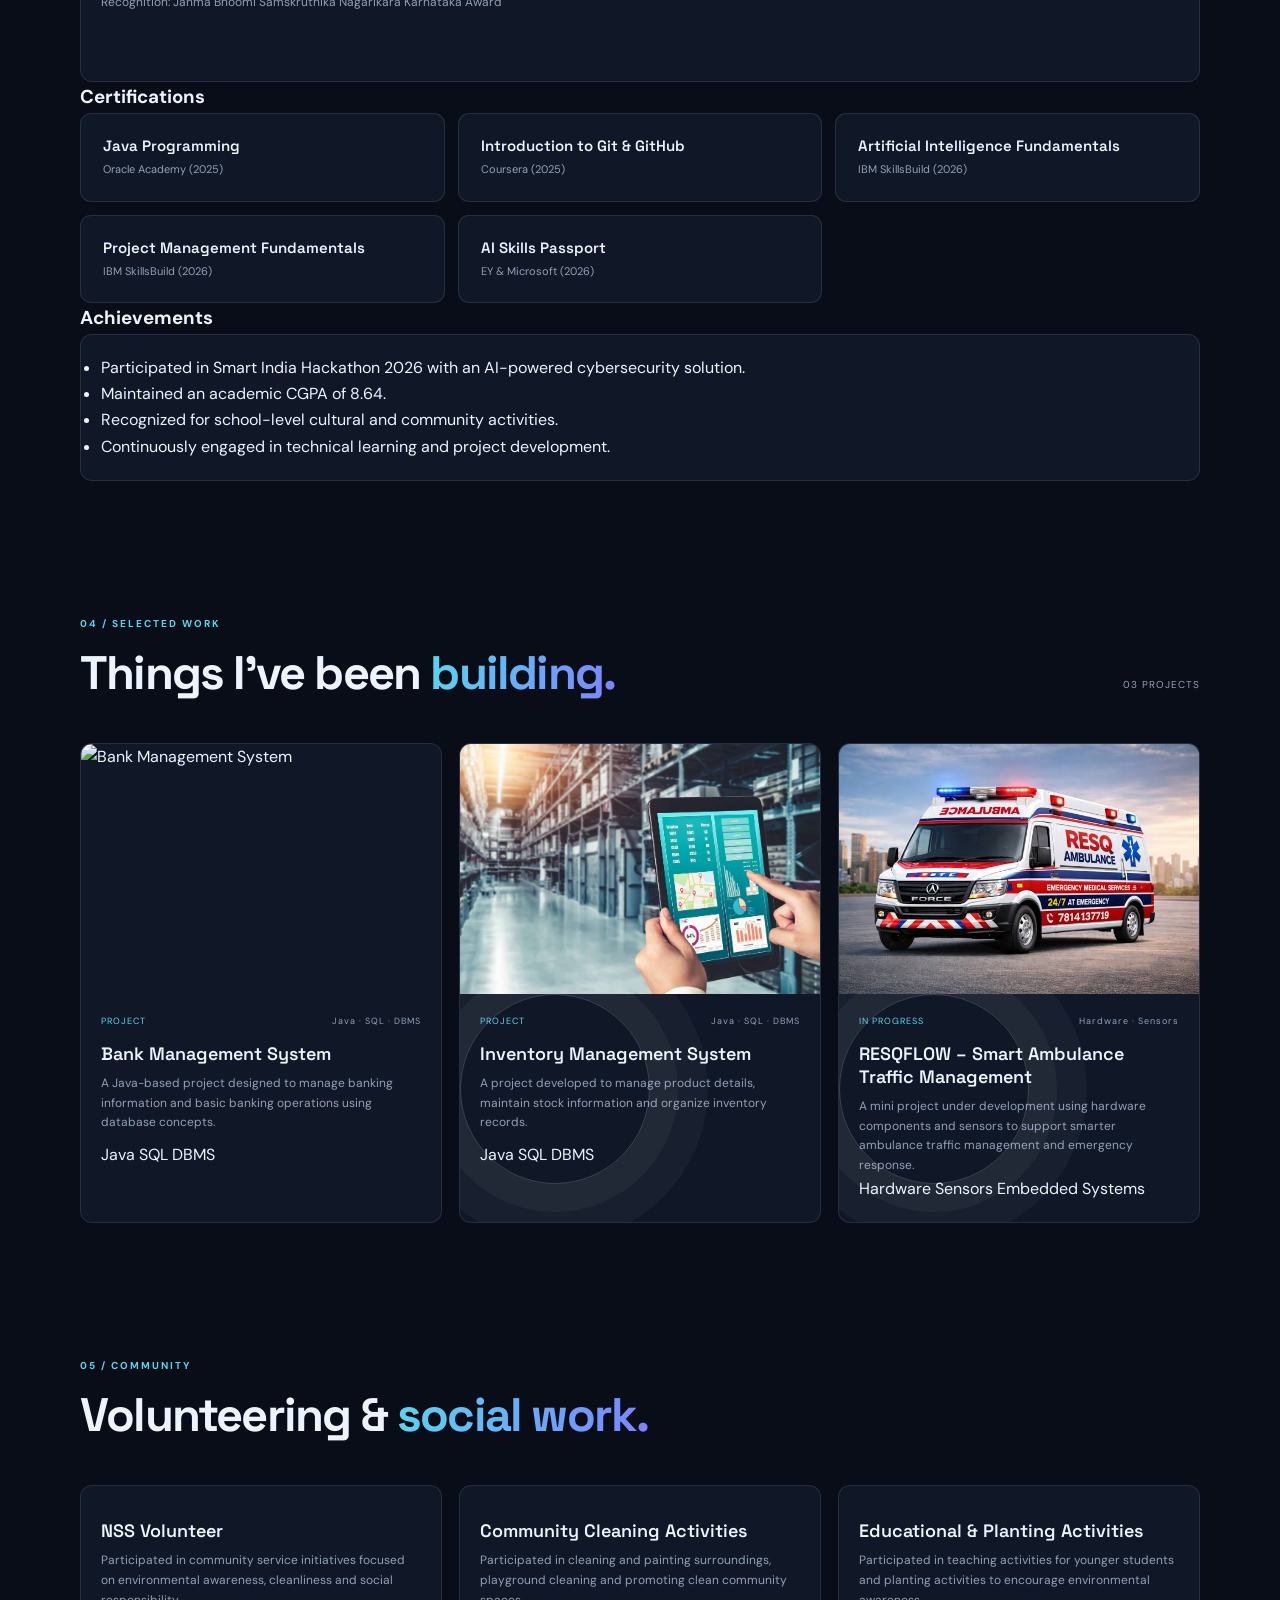
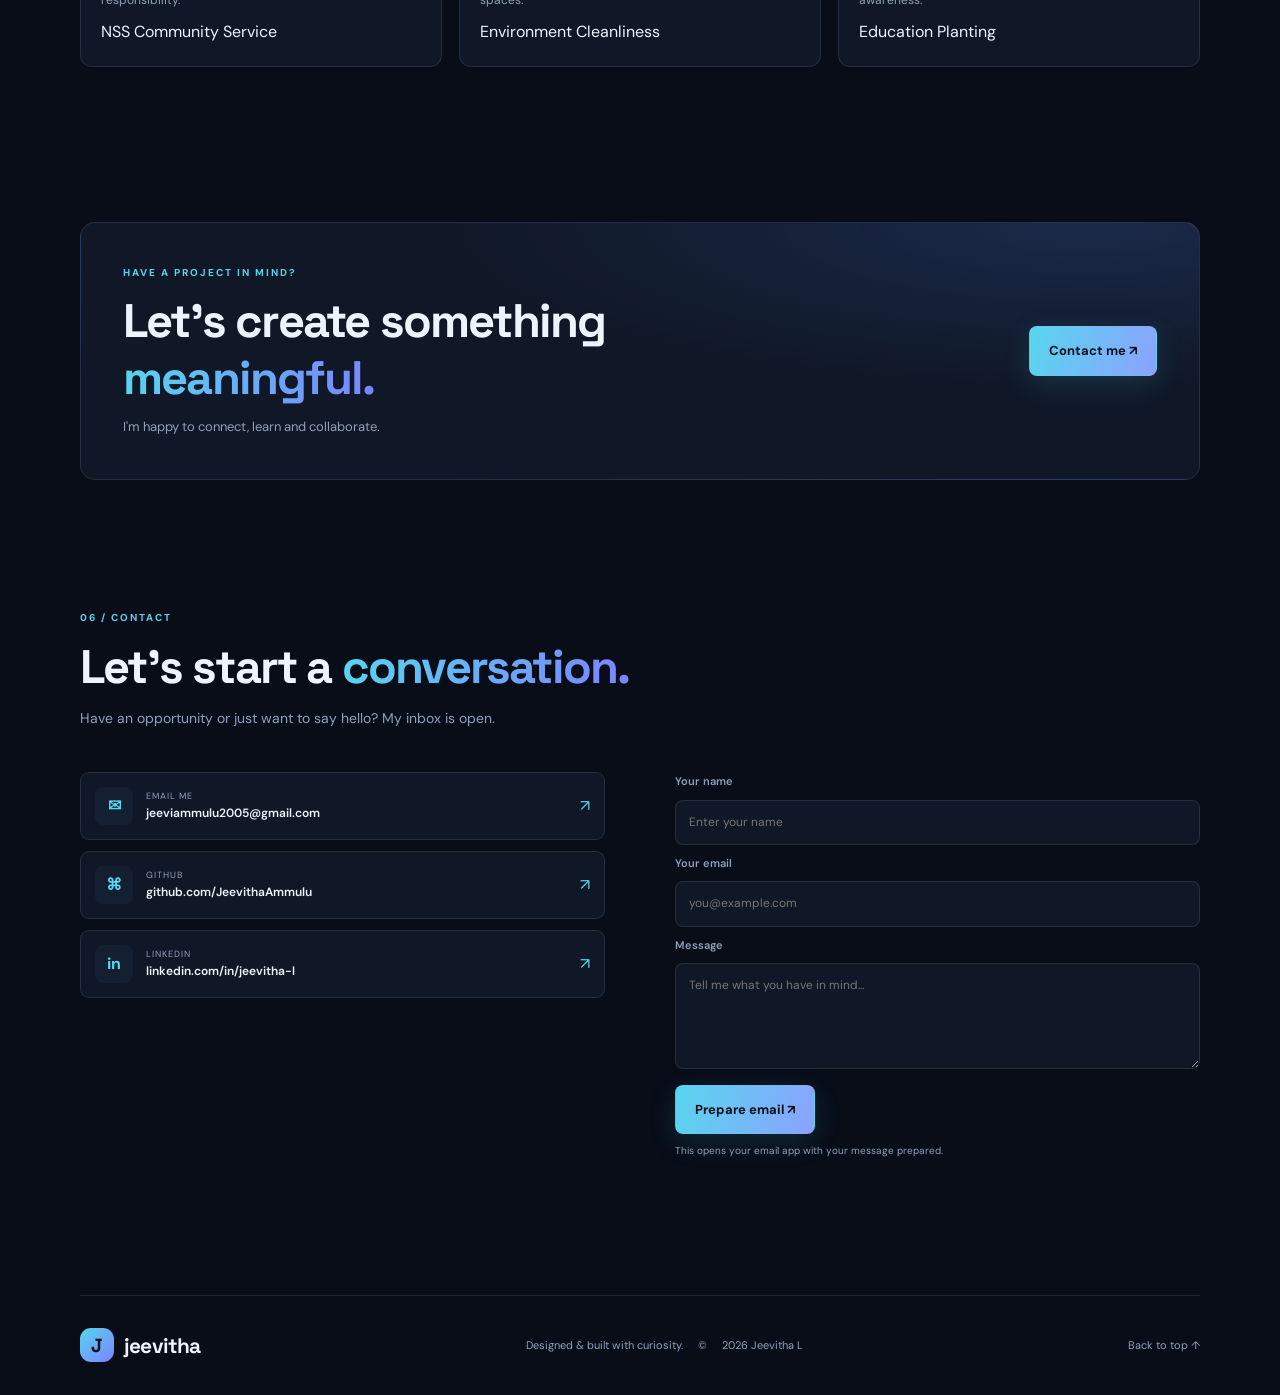
==== commit 5d3ff9ad: "Fix bank project image path" ====
--- a/index.html
+++ b/index.html
@@ -391,10 +391,7 @@
 
         <!-- BANK MANAGEMENT -->
           <article class="project-card reveal">
-  <img src="./assets/bank.jpg">
-
-            <span class="art-orbit"></span>
-            <img src="assets/images/bank.jpg" alt="Bank Management System project" onerror="this.style.display='none'">
+  <img src="./assets/bank.jpg" alt="Bank Management System">
           <div class="project-info">
 
             <div class="project-meta">
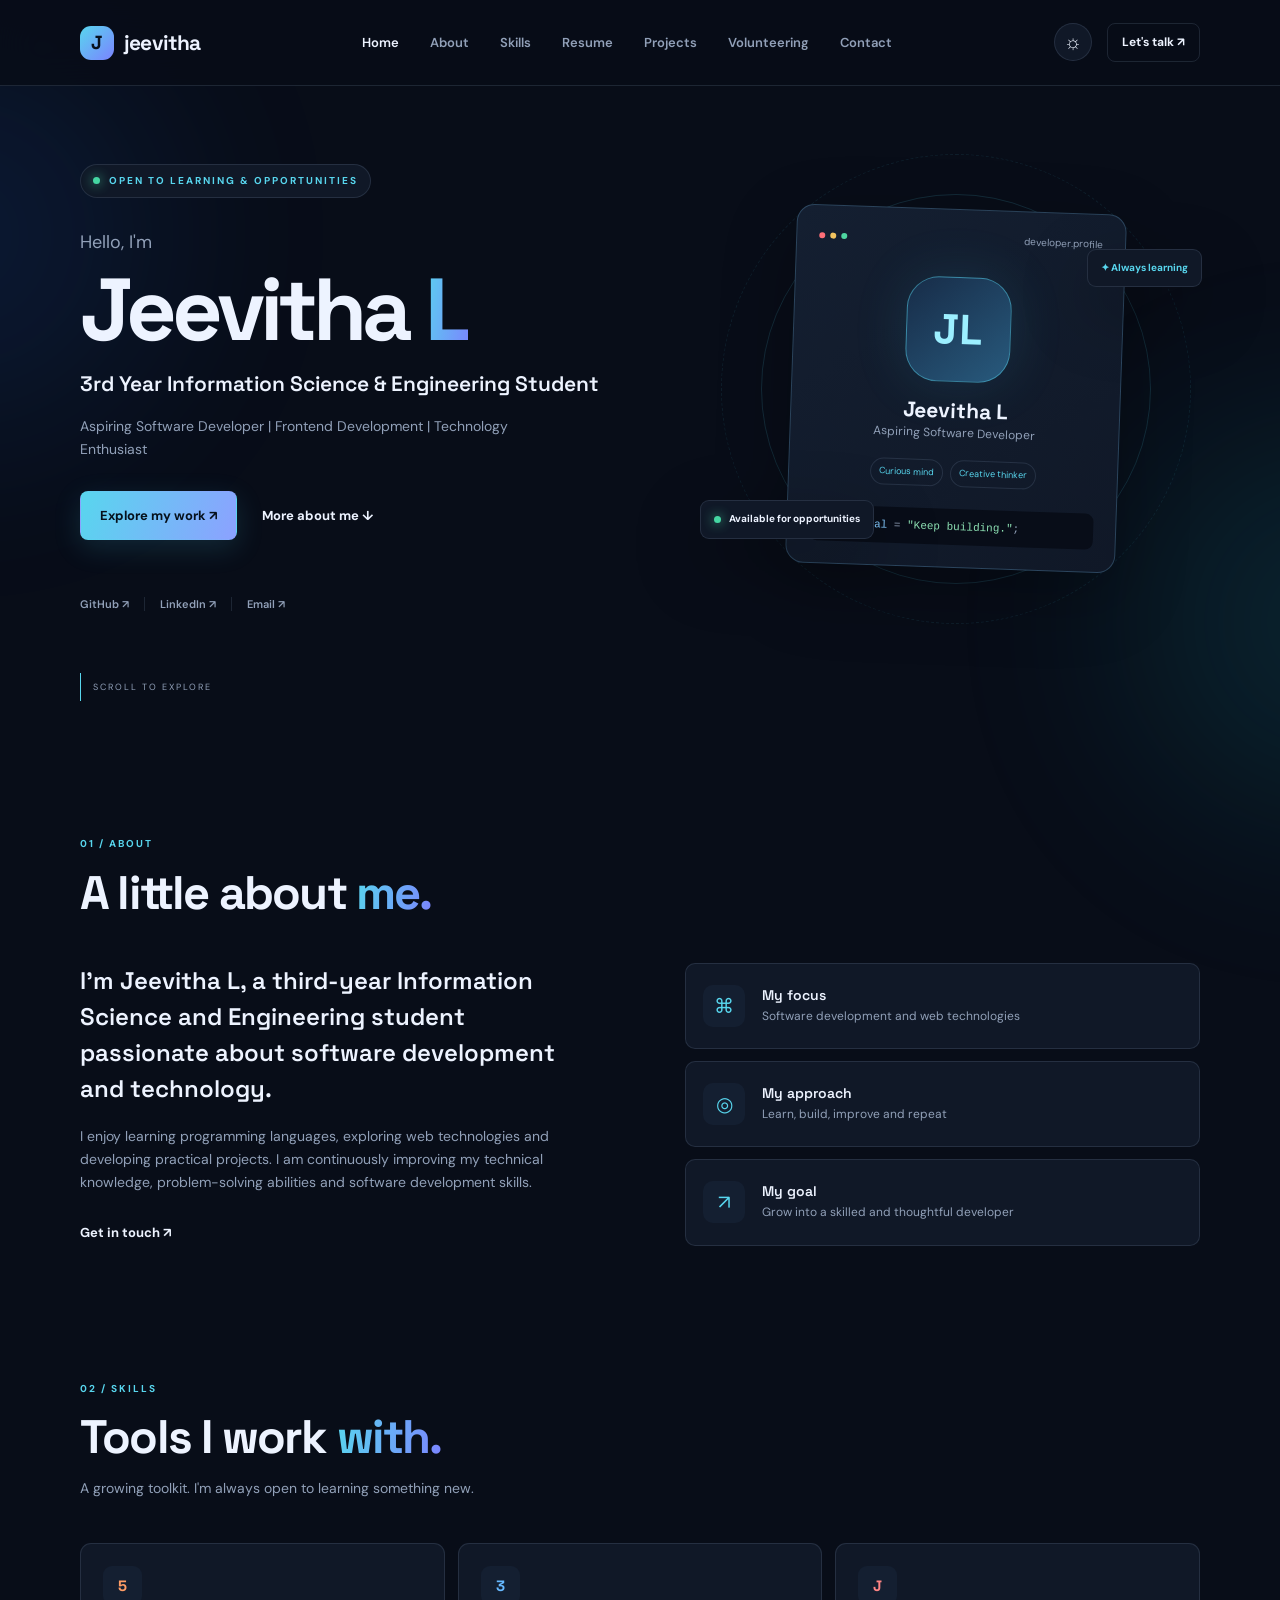
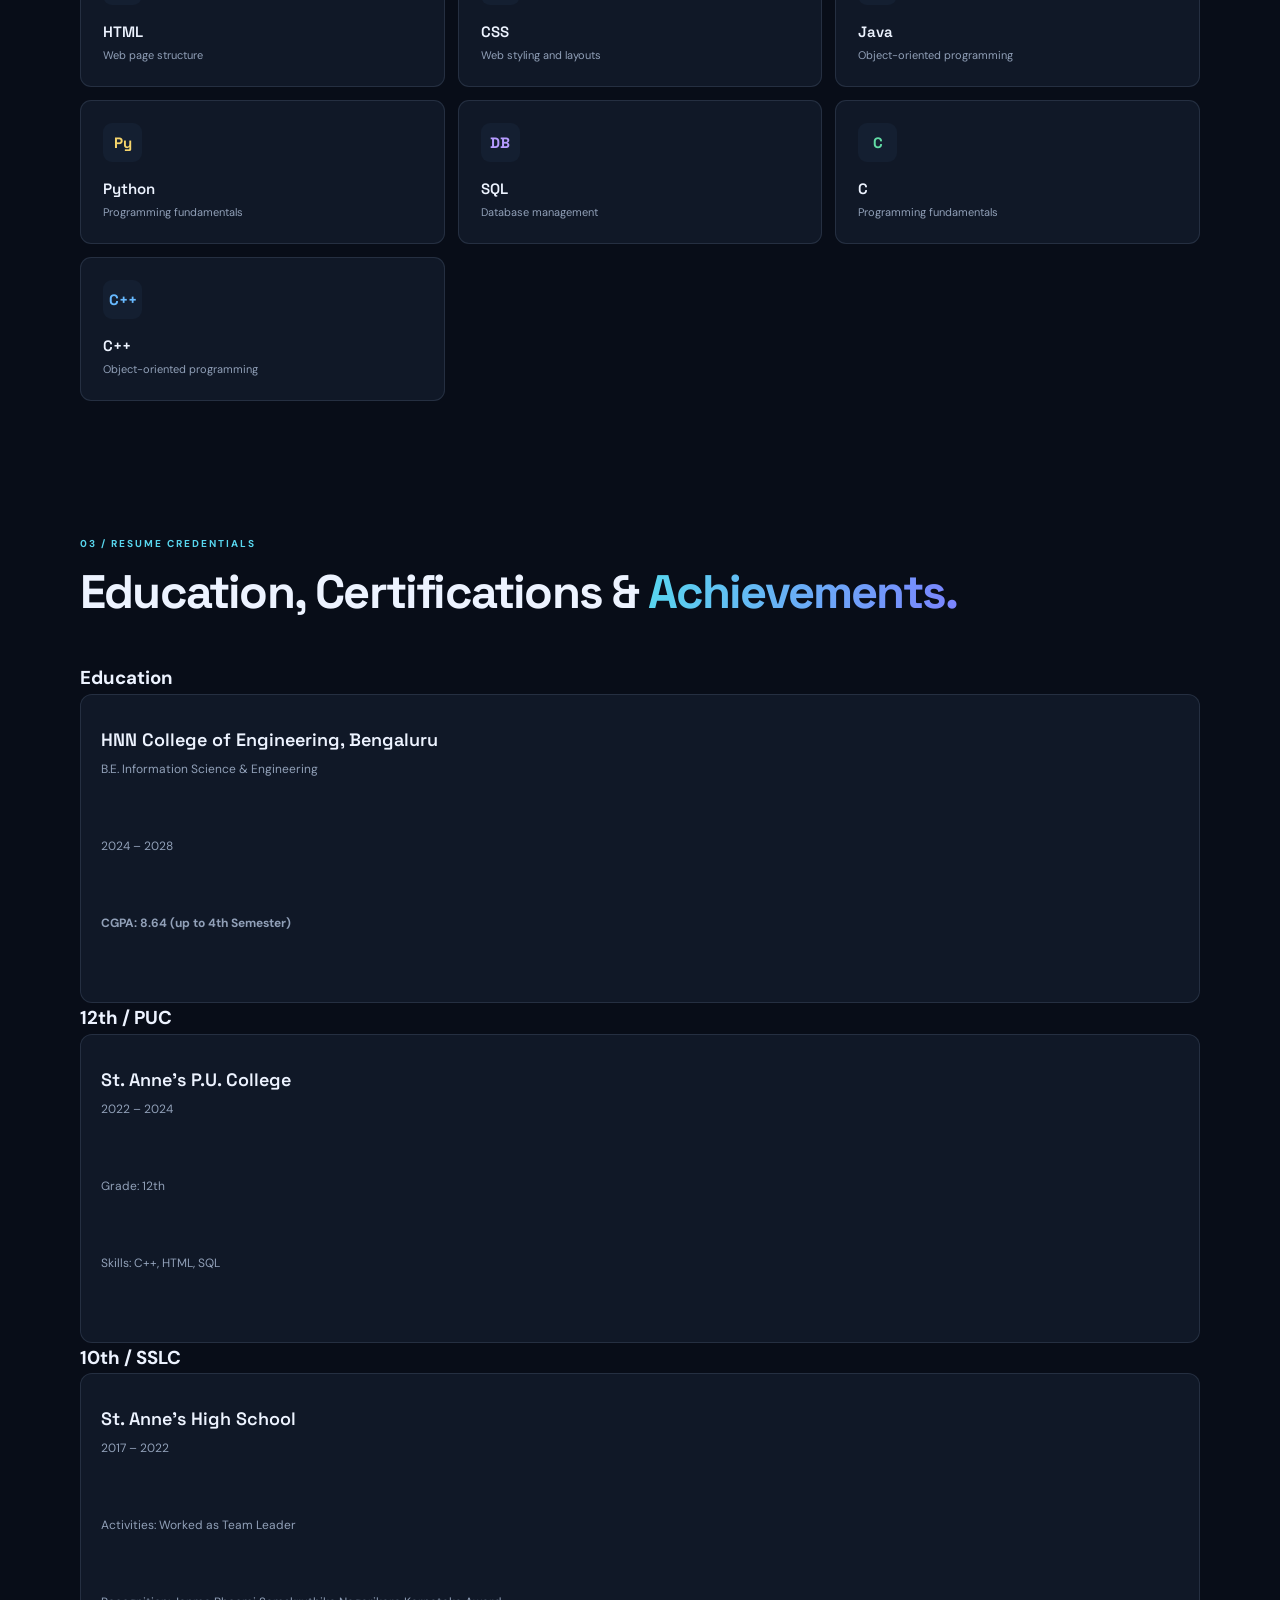
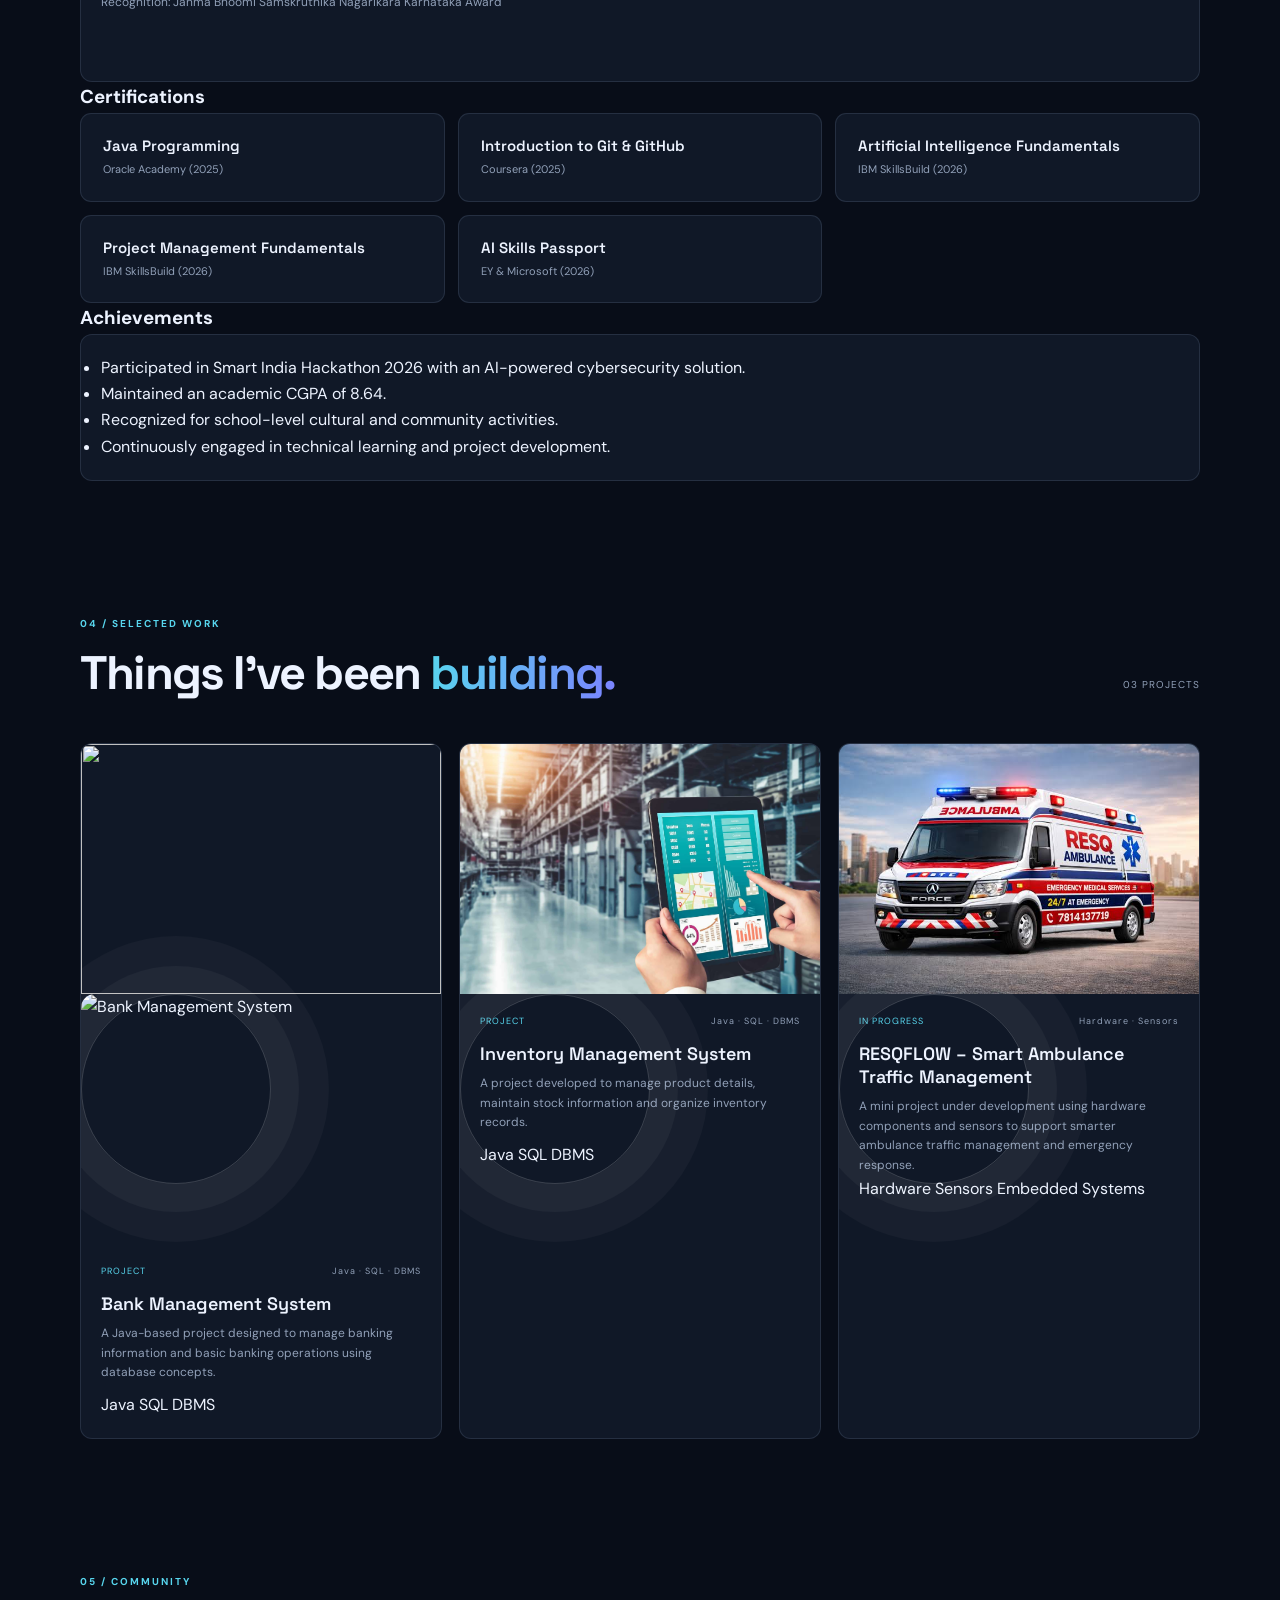
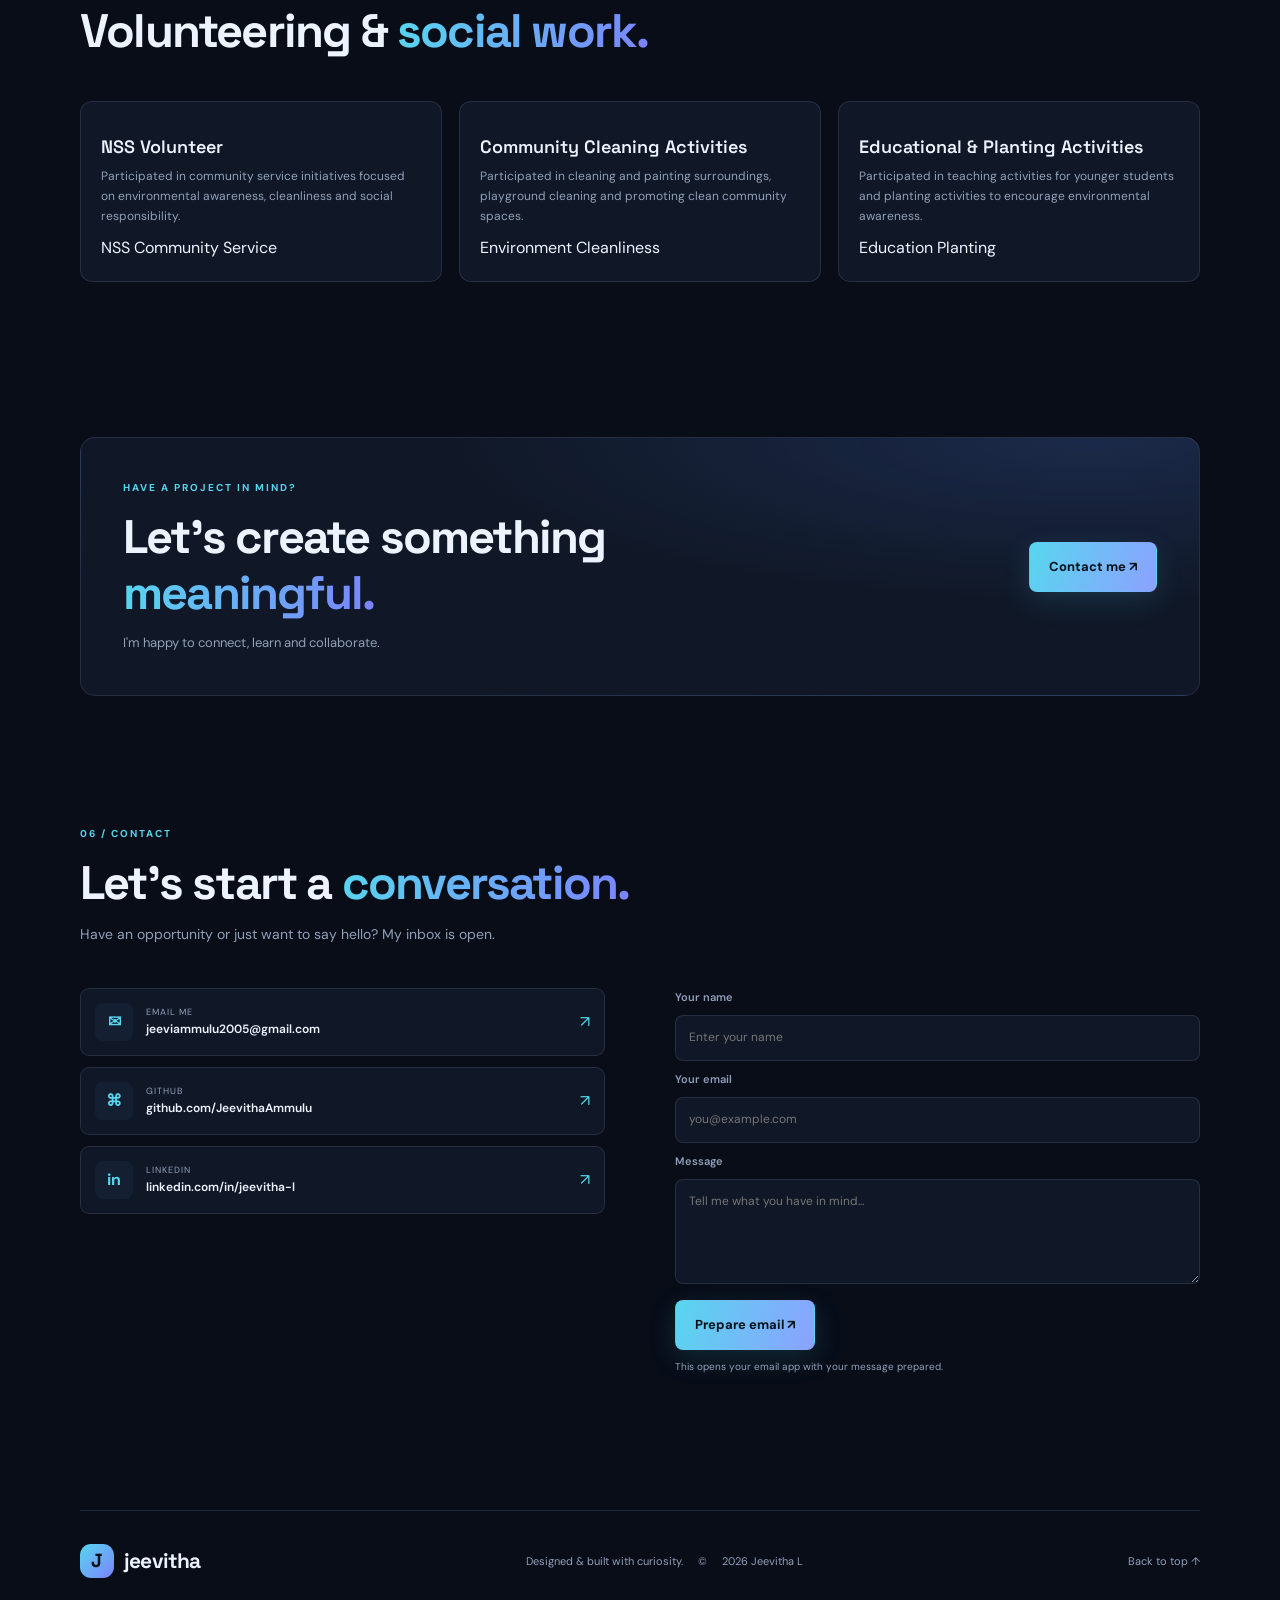
==== commit 39cba0e3: "Correct bank image path" ====
--- a/index.html
+++ b/index.html
@@ -391,7 +391,10 @@
 
         <!-- BANK MANAGEMENT -->
           <article class="project-card reveal">
-  <img src="./assets/bank.jpg" alt="Bank Management System">
+  <img src="./assets/bank.jpg">
+
+            <span class="art-orbit"></span>
+           <img src="./assets/bank.jpg" alt="Bank Management System" class="project-image">
           <div class="project-info">
 
             <div class="project-meta">
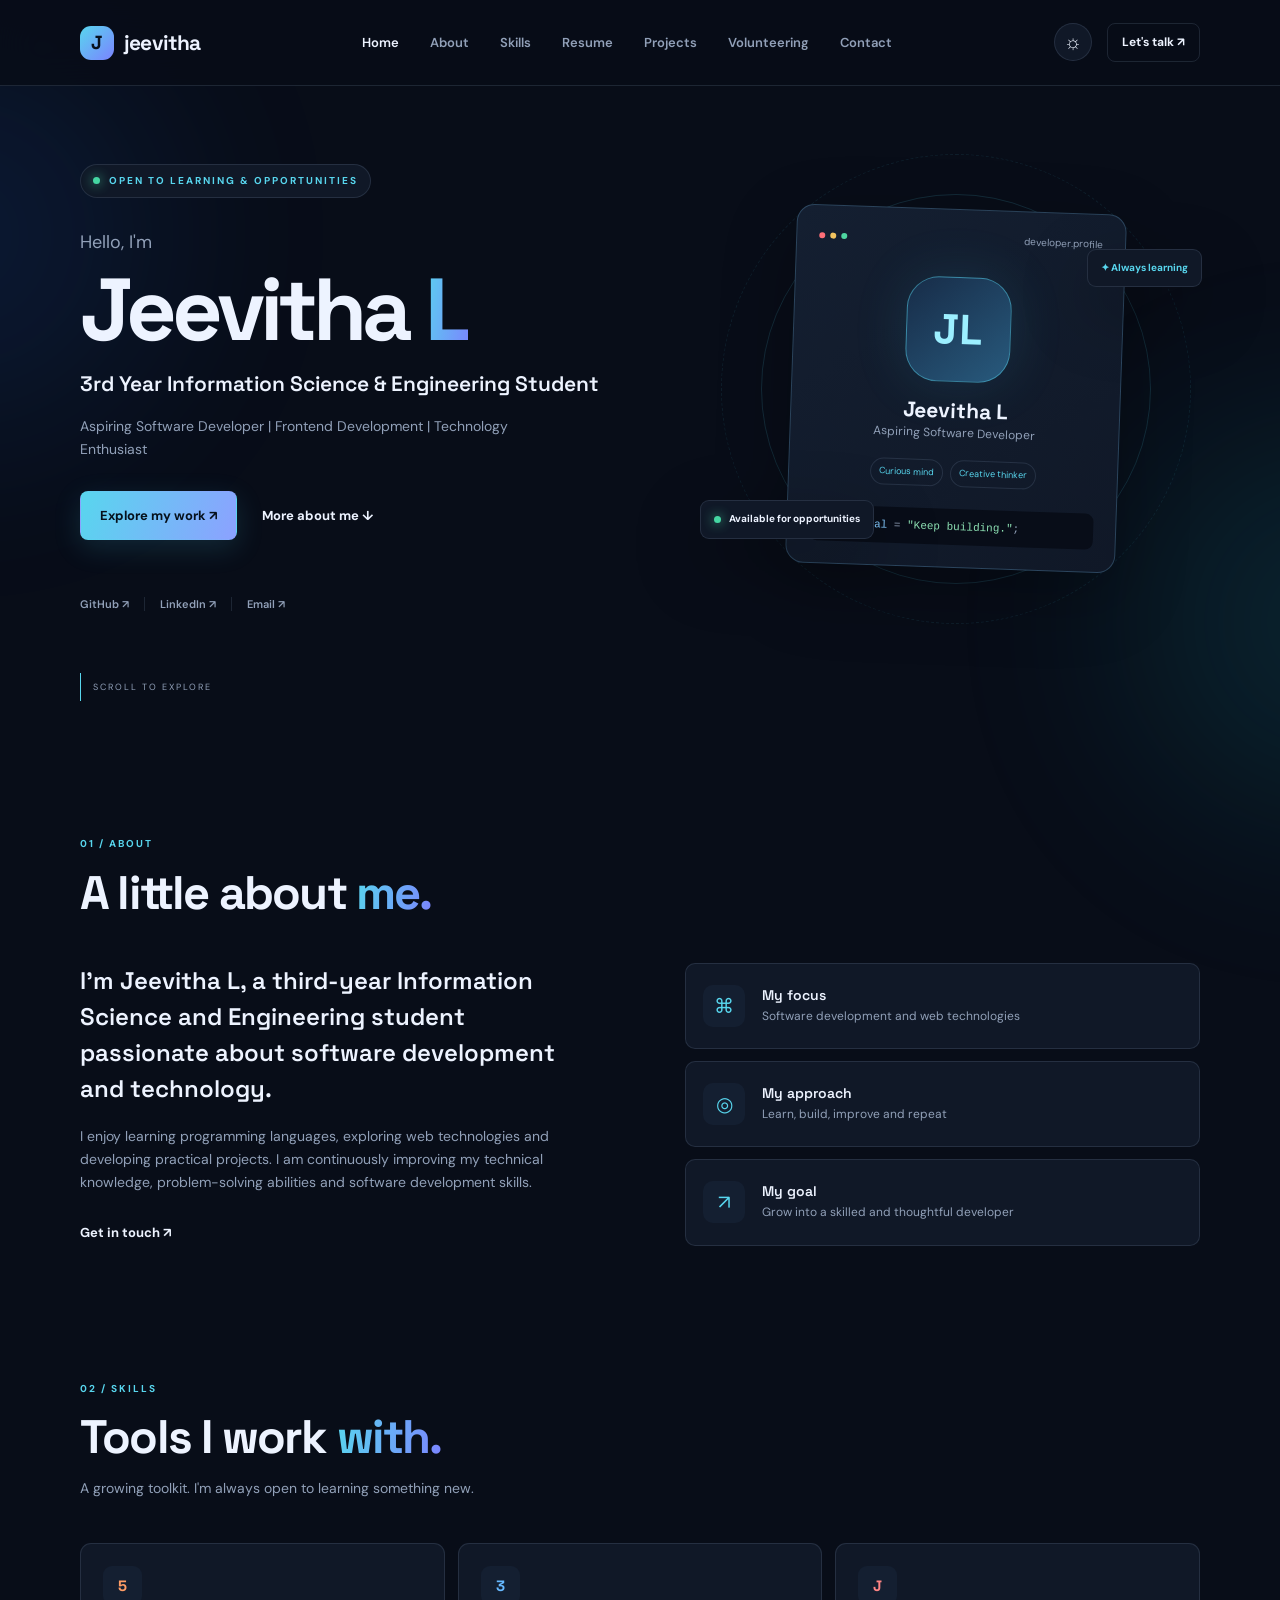
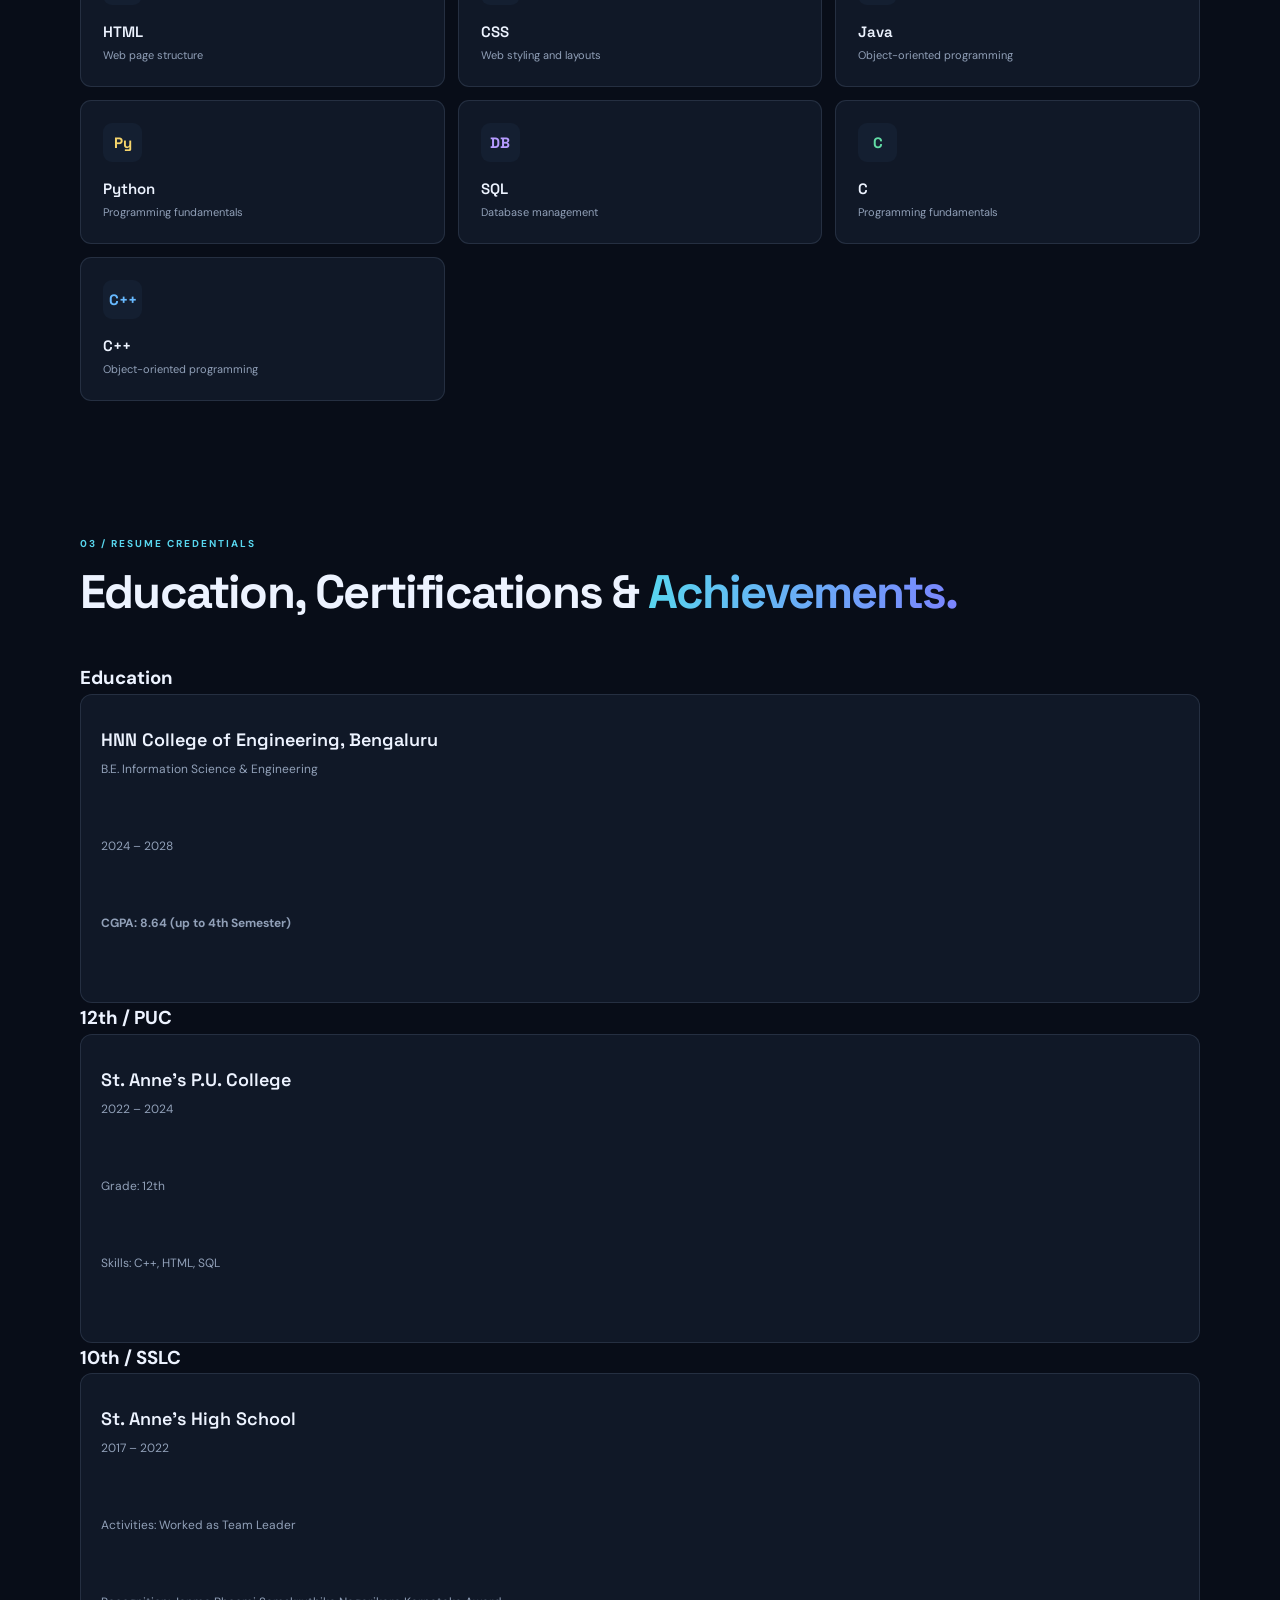
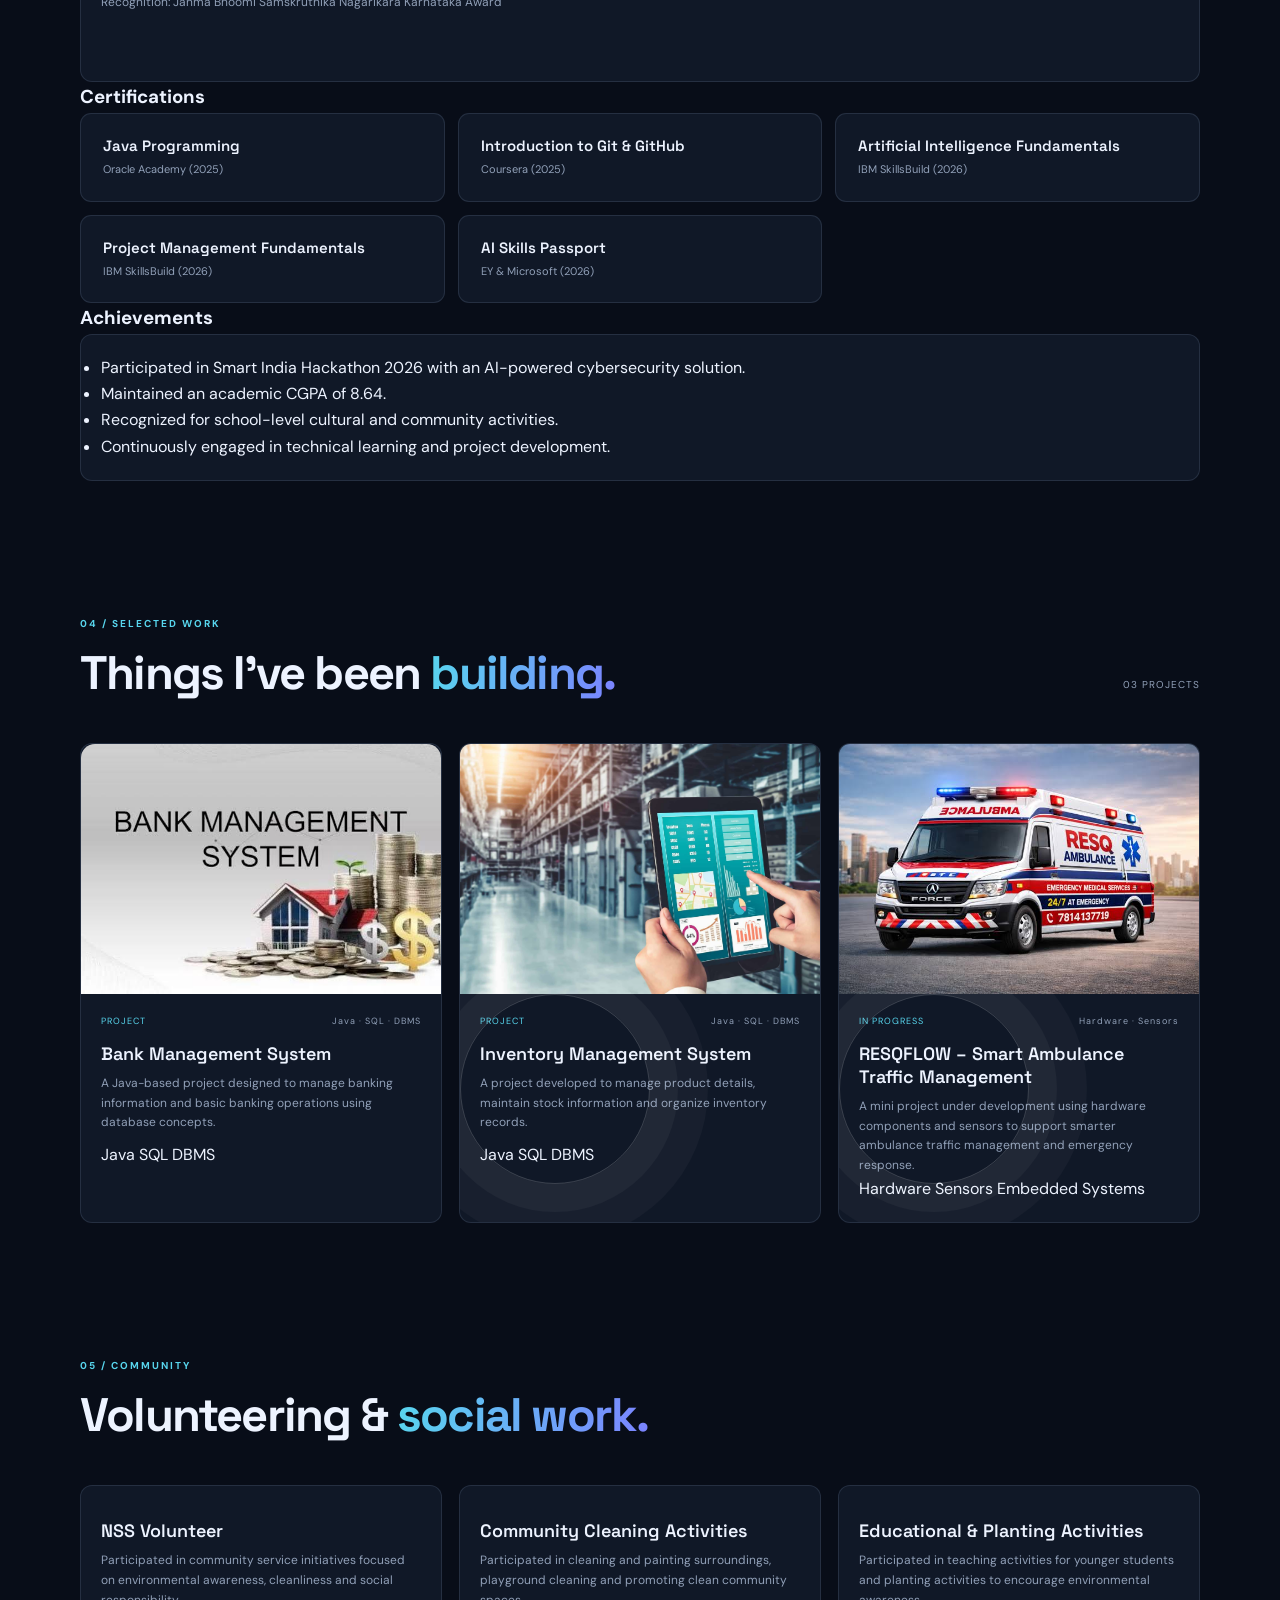
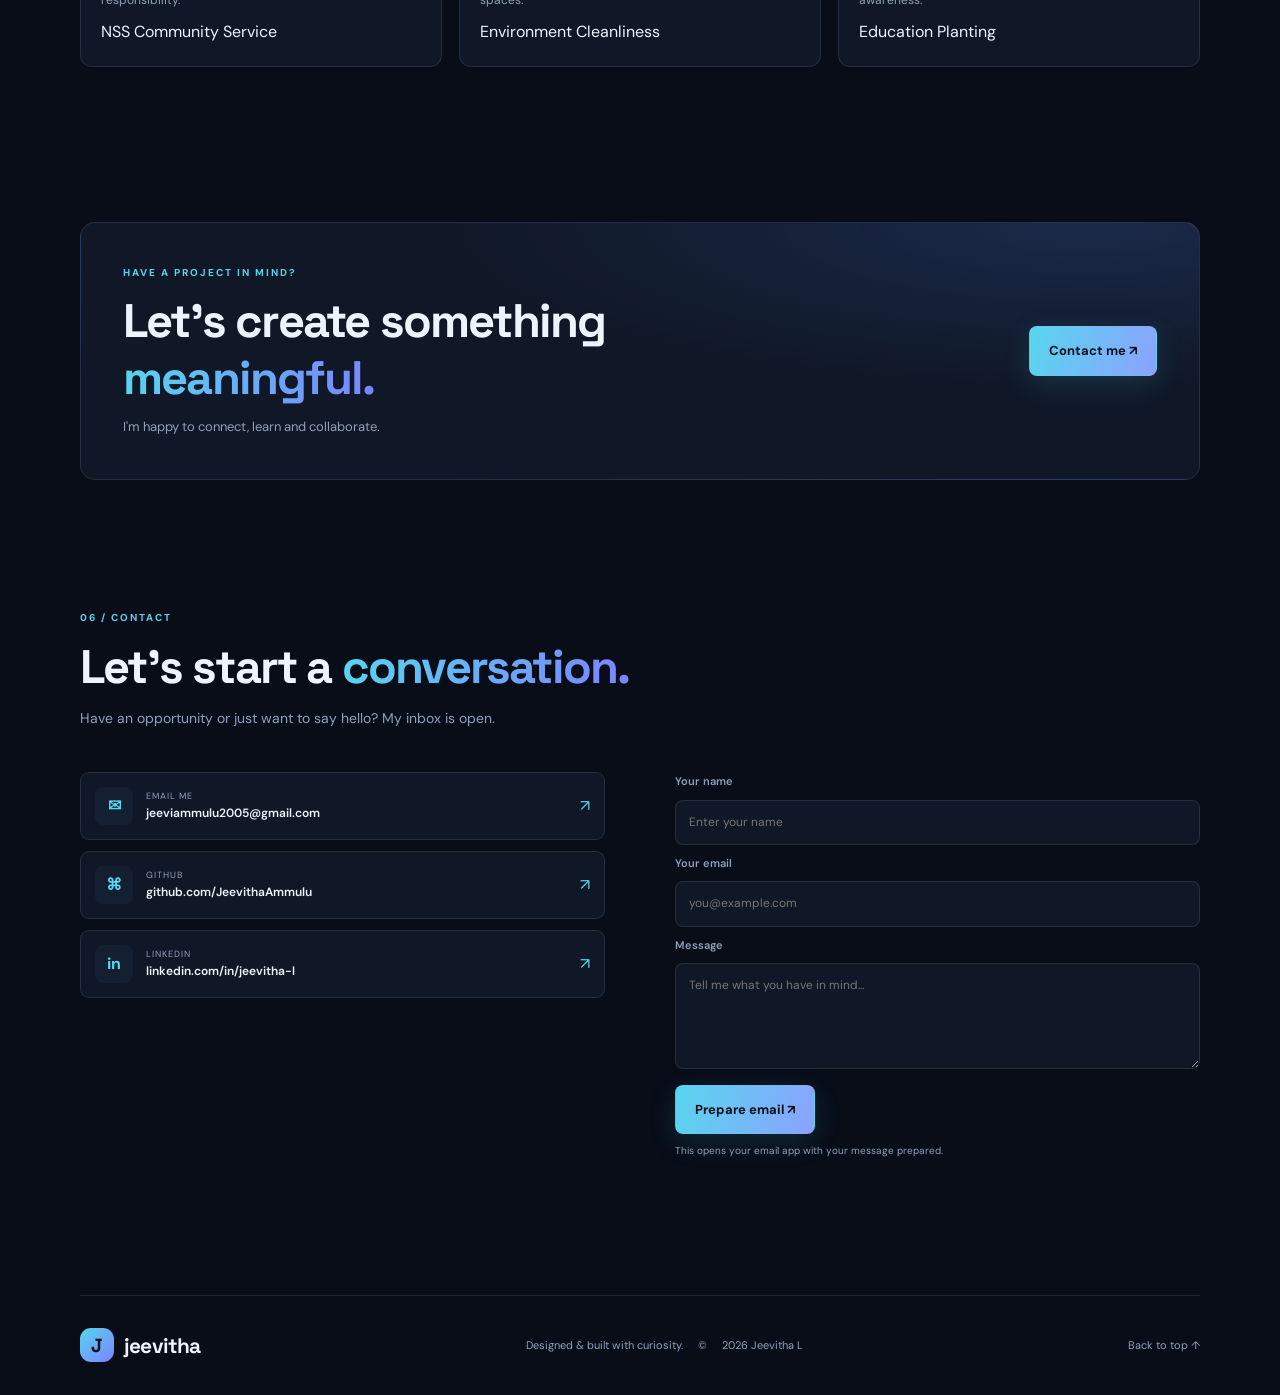
==== commit 9d29b828: "Correct bank image path" ====
--- a/index.html
+++ b/index.html
@@ -391,10 +391,7 @@
 
         <!-- BANK MANAGEMENT -->
           <article class="project-card reveal">
-  <img src="./assets/bank.jpg">
-
-            <span class="art-orbit"></span>
-           <img src="./assets/bank.jpg" alt="Bank Management System" class="project-image">
+           <img src="./assets/Bank.jpg" alt="Bank Management System" class="project-image">
           <div class="project-info">
 
             <div class="project-meta">
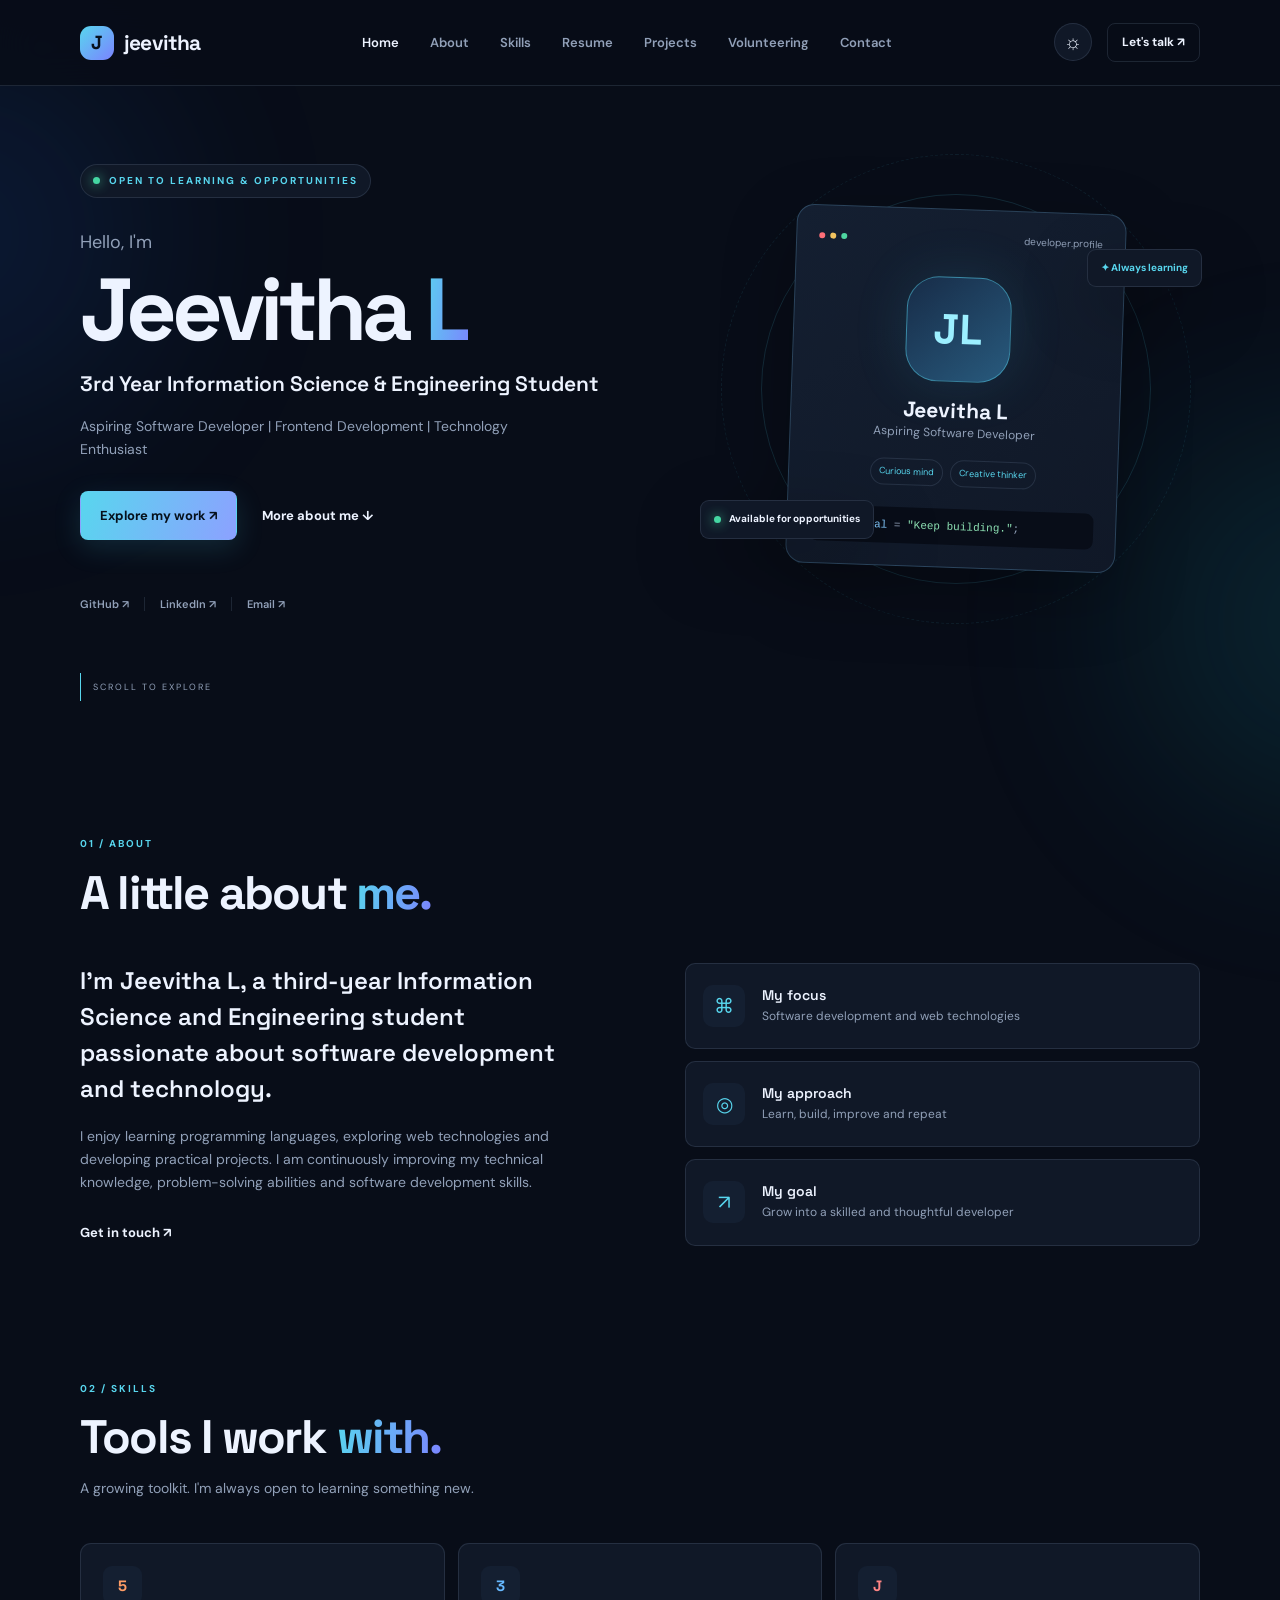
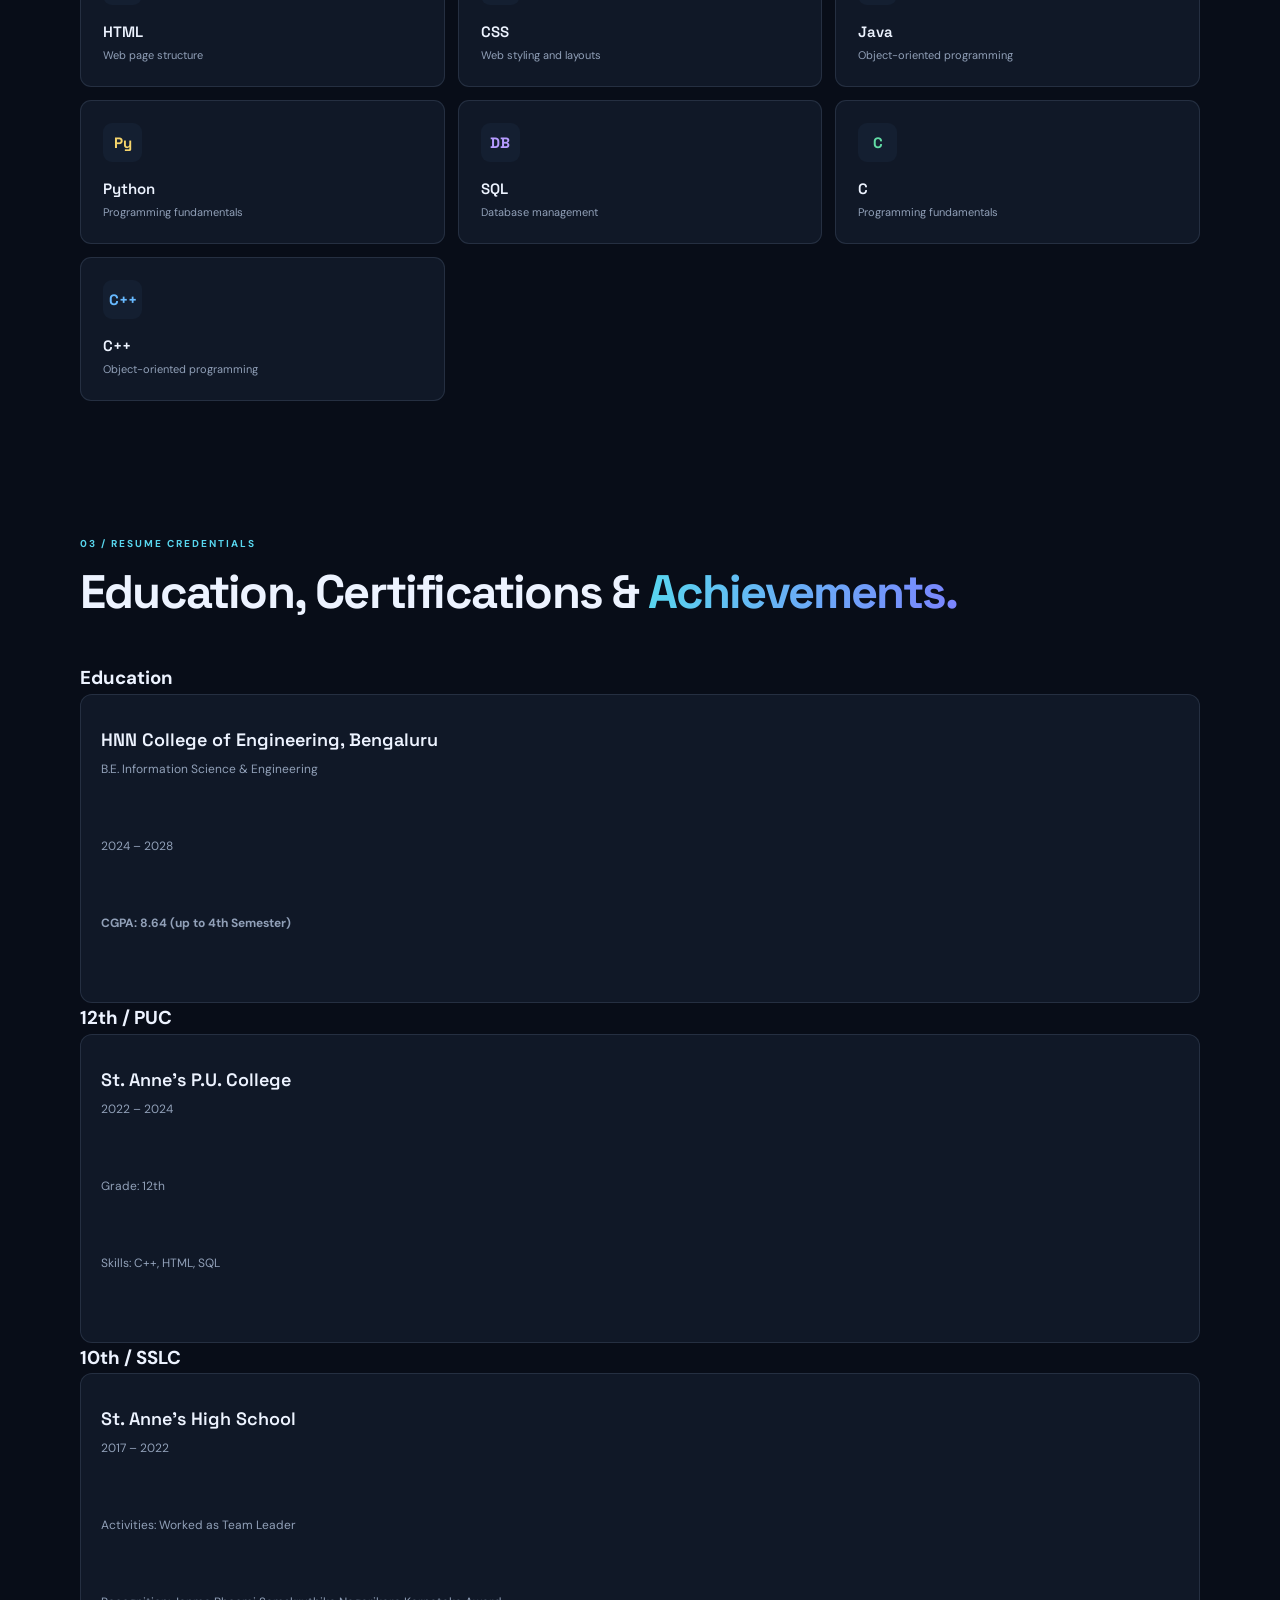
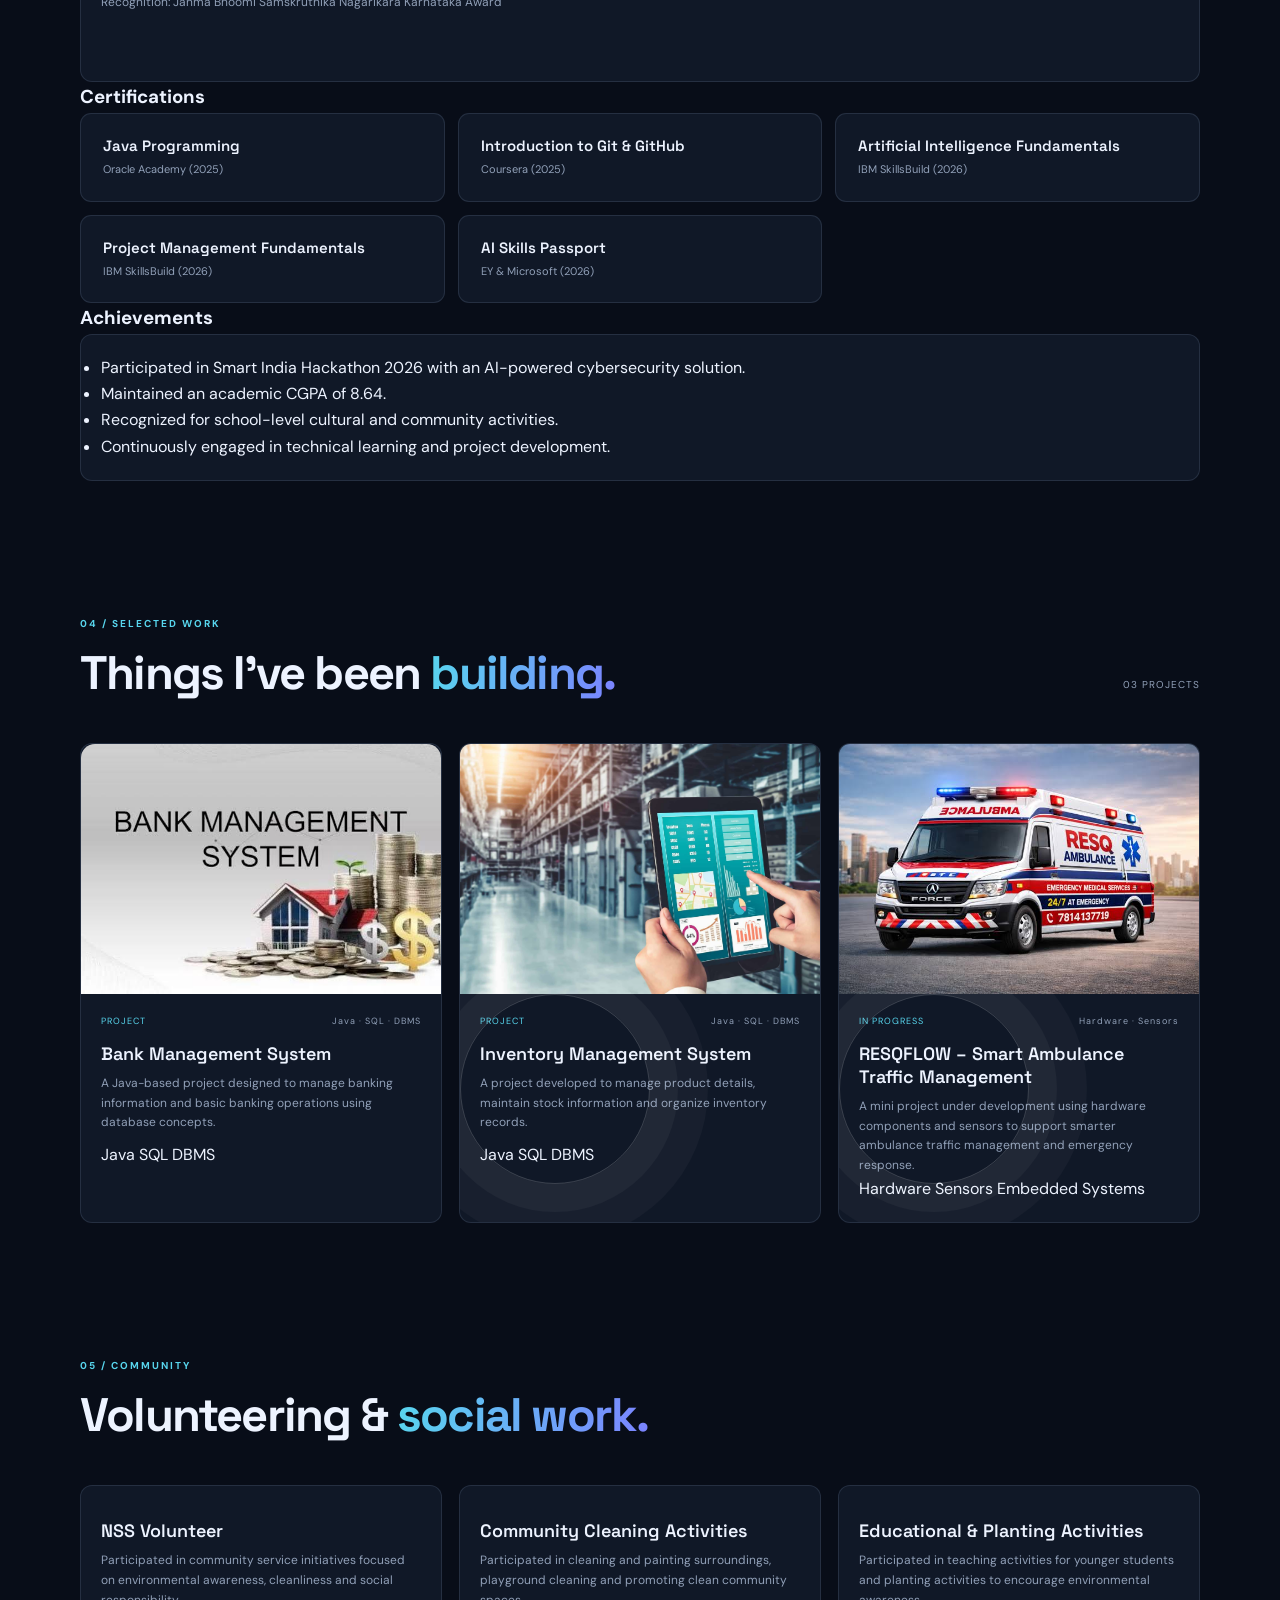
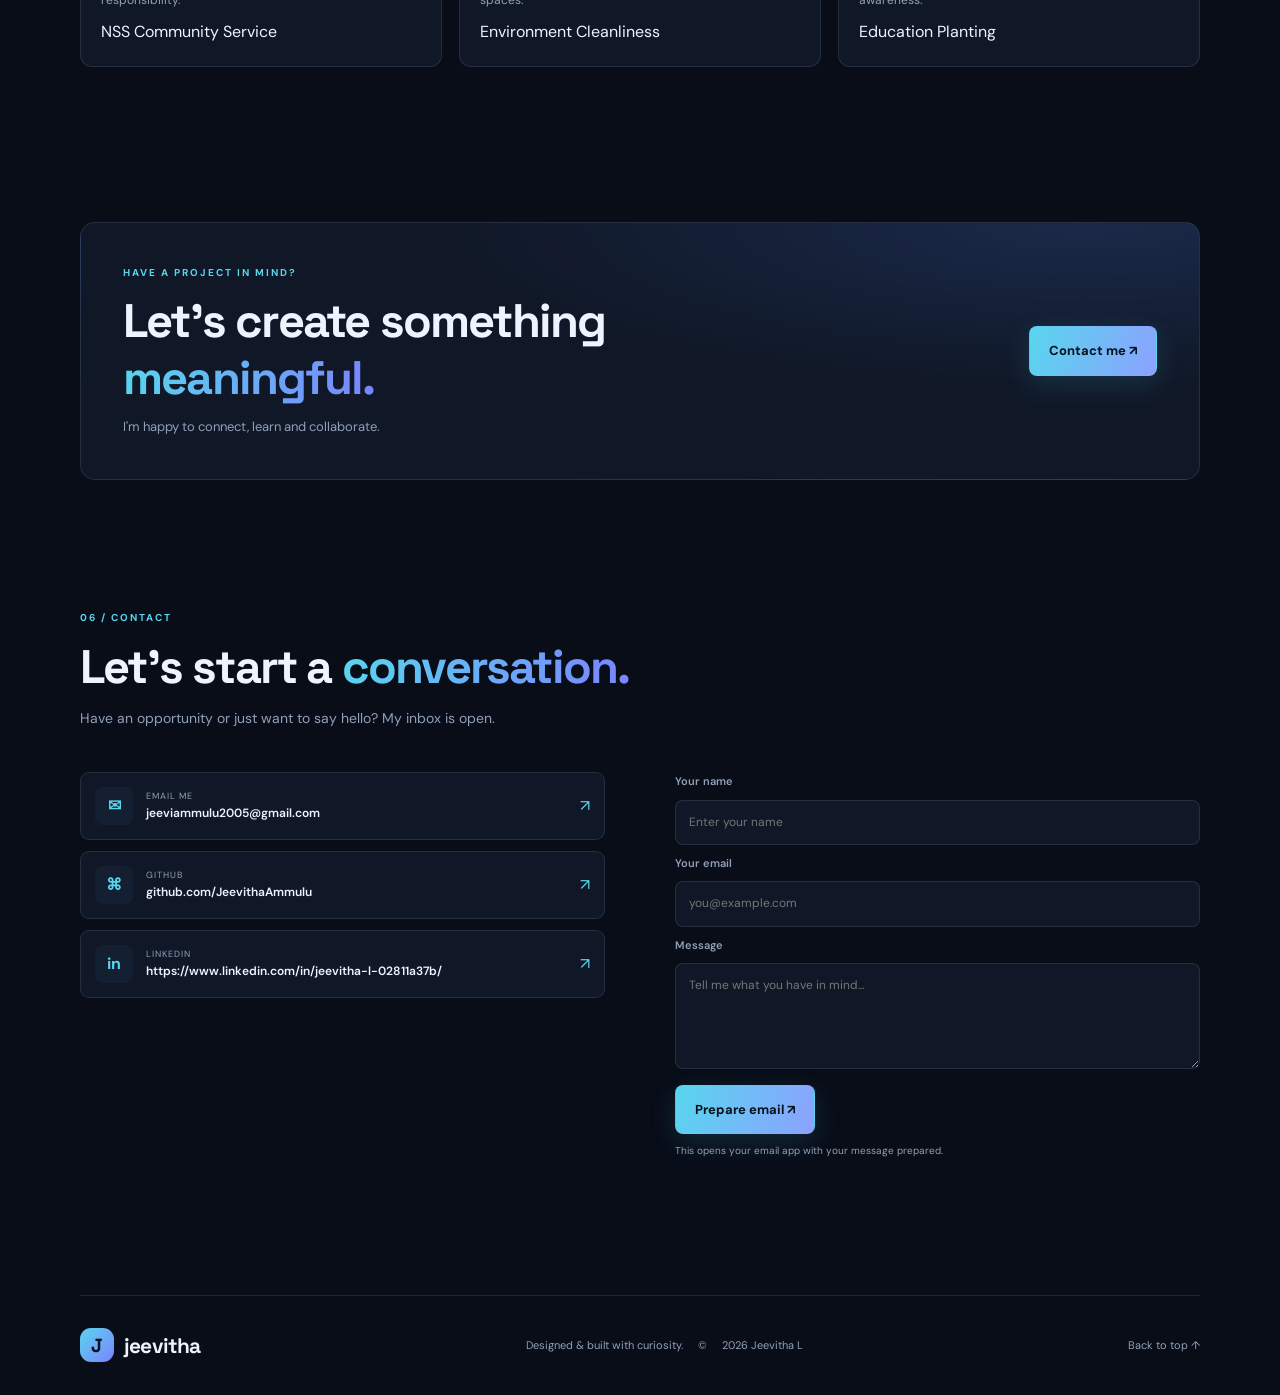
==== commit d5455ecd: "Added LinkedIn profile link" ====
--- a/index.html
+++ b/index.html
@@ -78,7 +78,7 @@
         <div class="hero-socials">
           <a href="https://github.com/JeevithaAmmulu" target="_blank" rel="noreferrer">GitHub ↗</a>
           <span class="social-divider"></span>
-          <a href="https://www.linkedin.com/in/jeevitha-l" target="_blank" rel="noreferrer">LinkedIn ↗</a>
+          <a href="https://www.linkedin.com/in/jeevitha-l-02811a37b/" target="_blank" rel="noreferrer">LinkedIn ↗</a>
           <span class="social-divider"></span>
           <a href="mailto:jeeviammulu2005@gmail.com">Email ↗</a>
         </div>
@@ -618,13 +618,13 @@
           </a>
 
 
-          <a class="contact-item" href="https://www.linkedin.com/in/jeevitha-l" target="_blank" rel="noreferrer">
+          <a class="contact-item" href="https://www.linkedin.com/in/jeevitha-l-02811a37b/" target="_blank" rel="noreferrer">
 
             <span class="contact-icon">in</span>
 
             <span>
               <small>LINKEDIN</small>
-              <strong>linkedin.com/in/jeevitha-l</strong>
+              <strong>https://www.linkedin.com/in/jeevitha-l-02811a37b/</strong>
             </span>
 
             <span class="contact-arrow">↗</span>
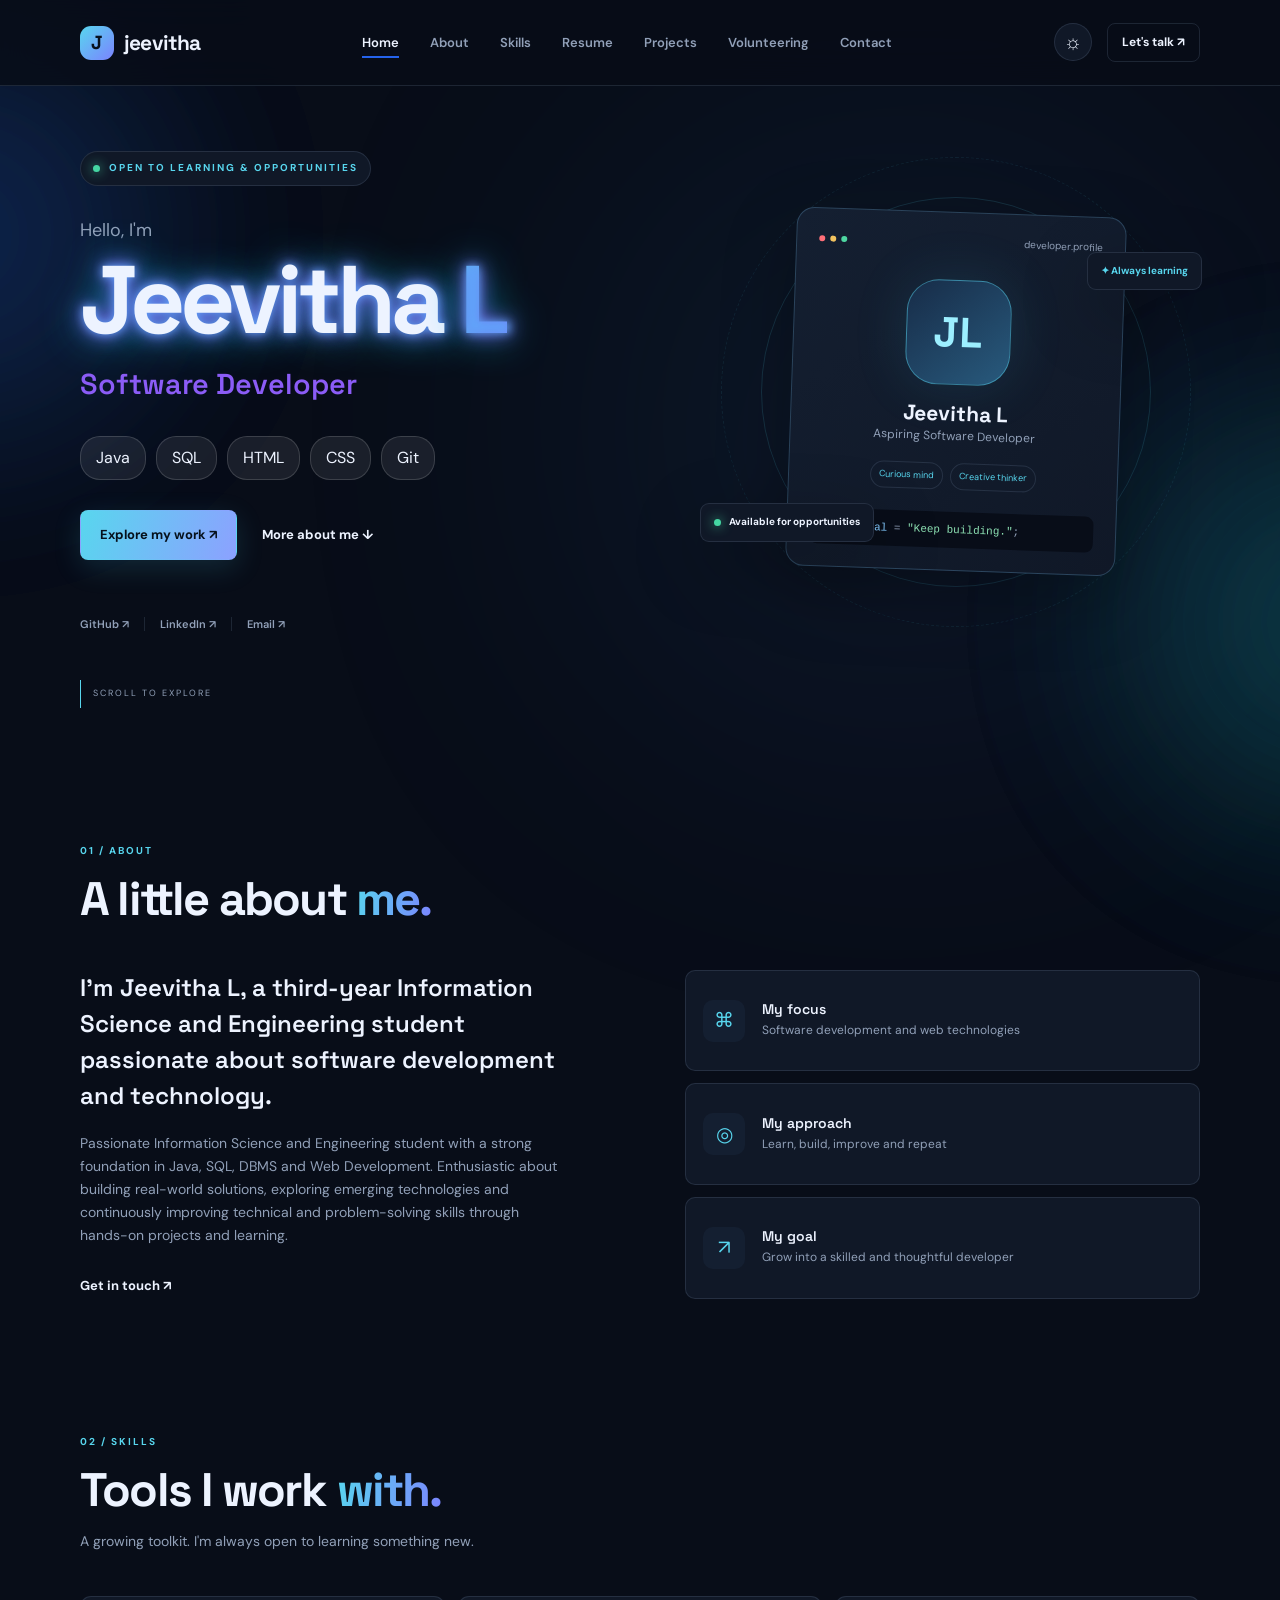
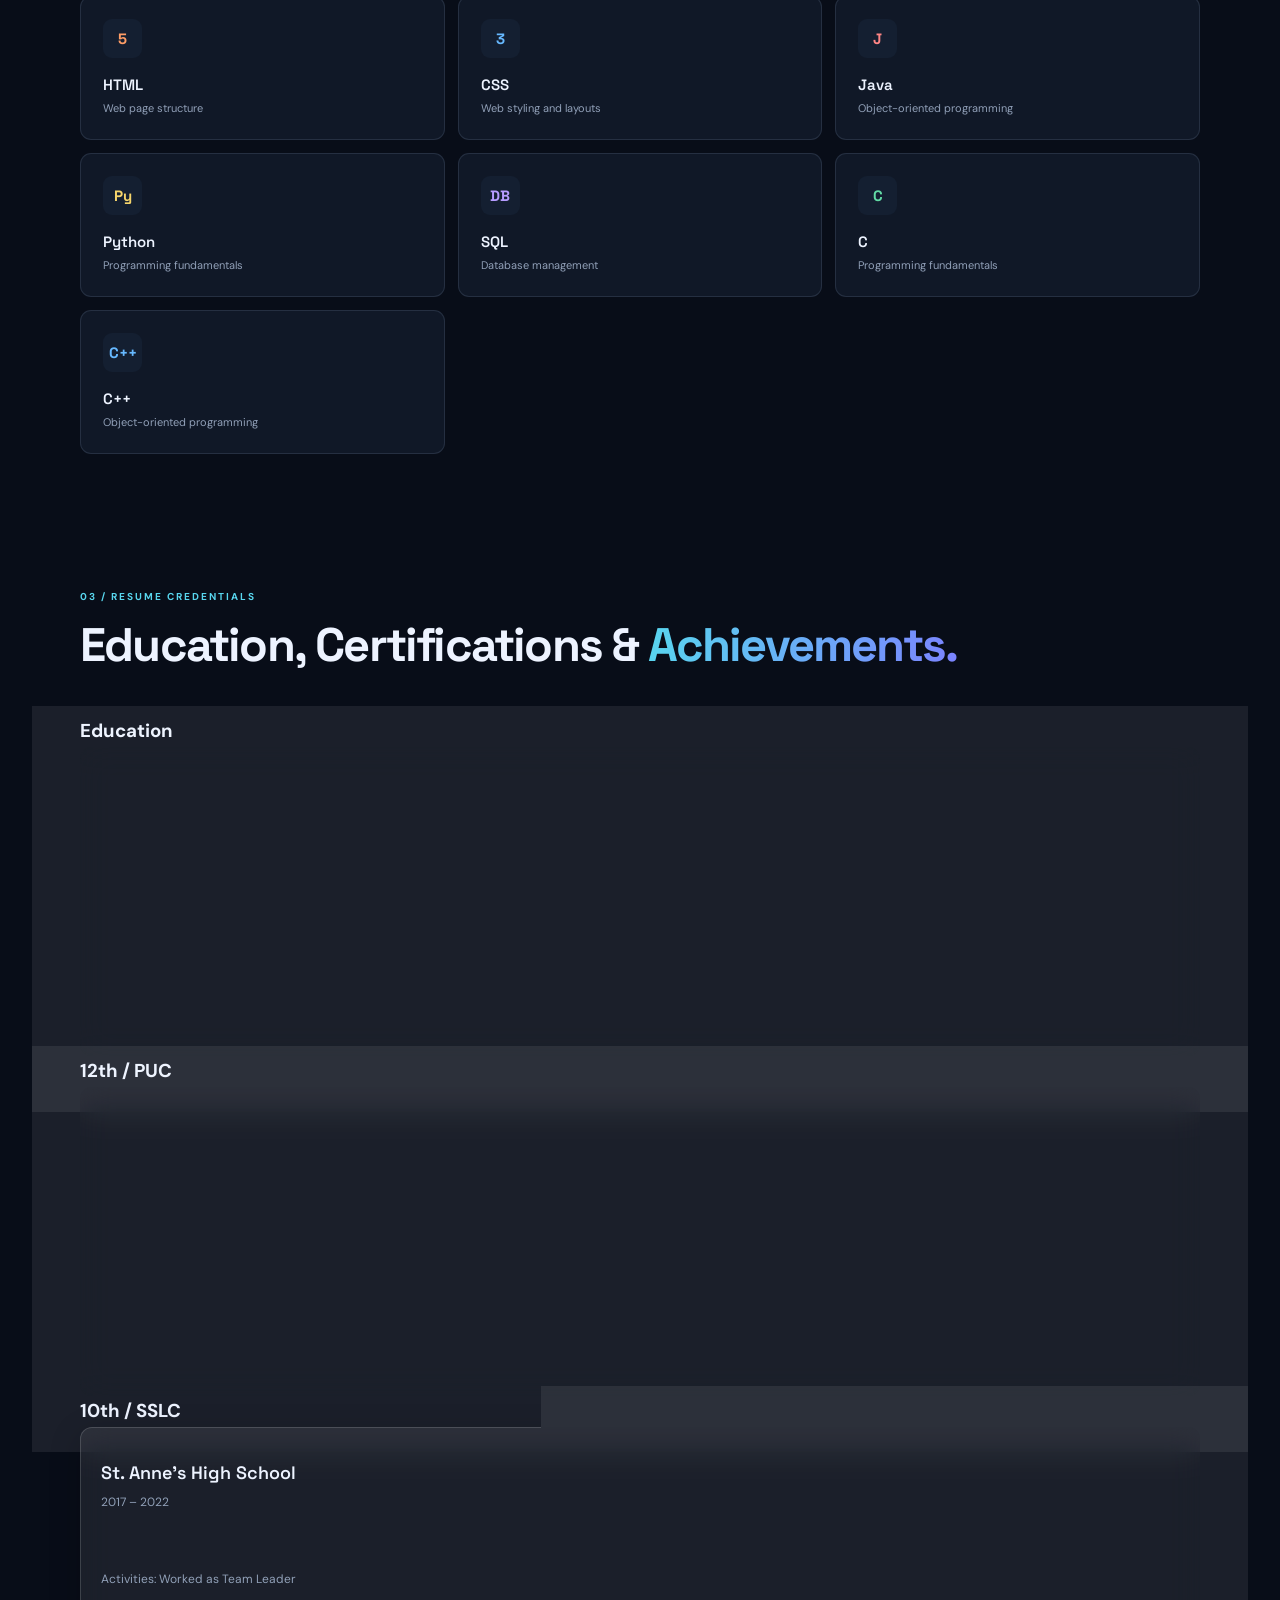
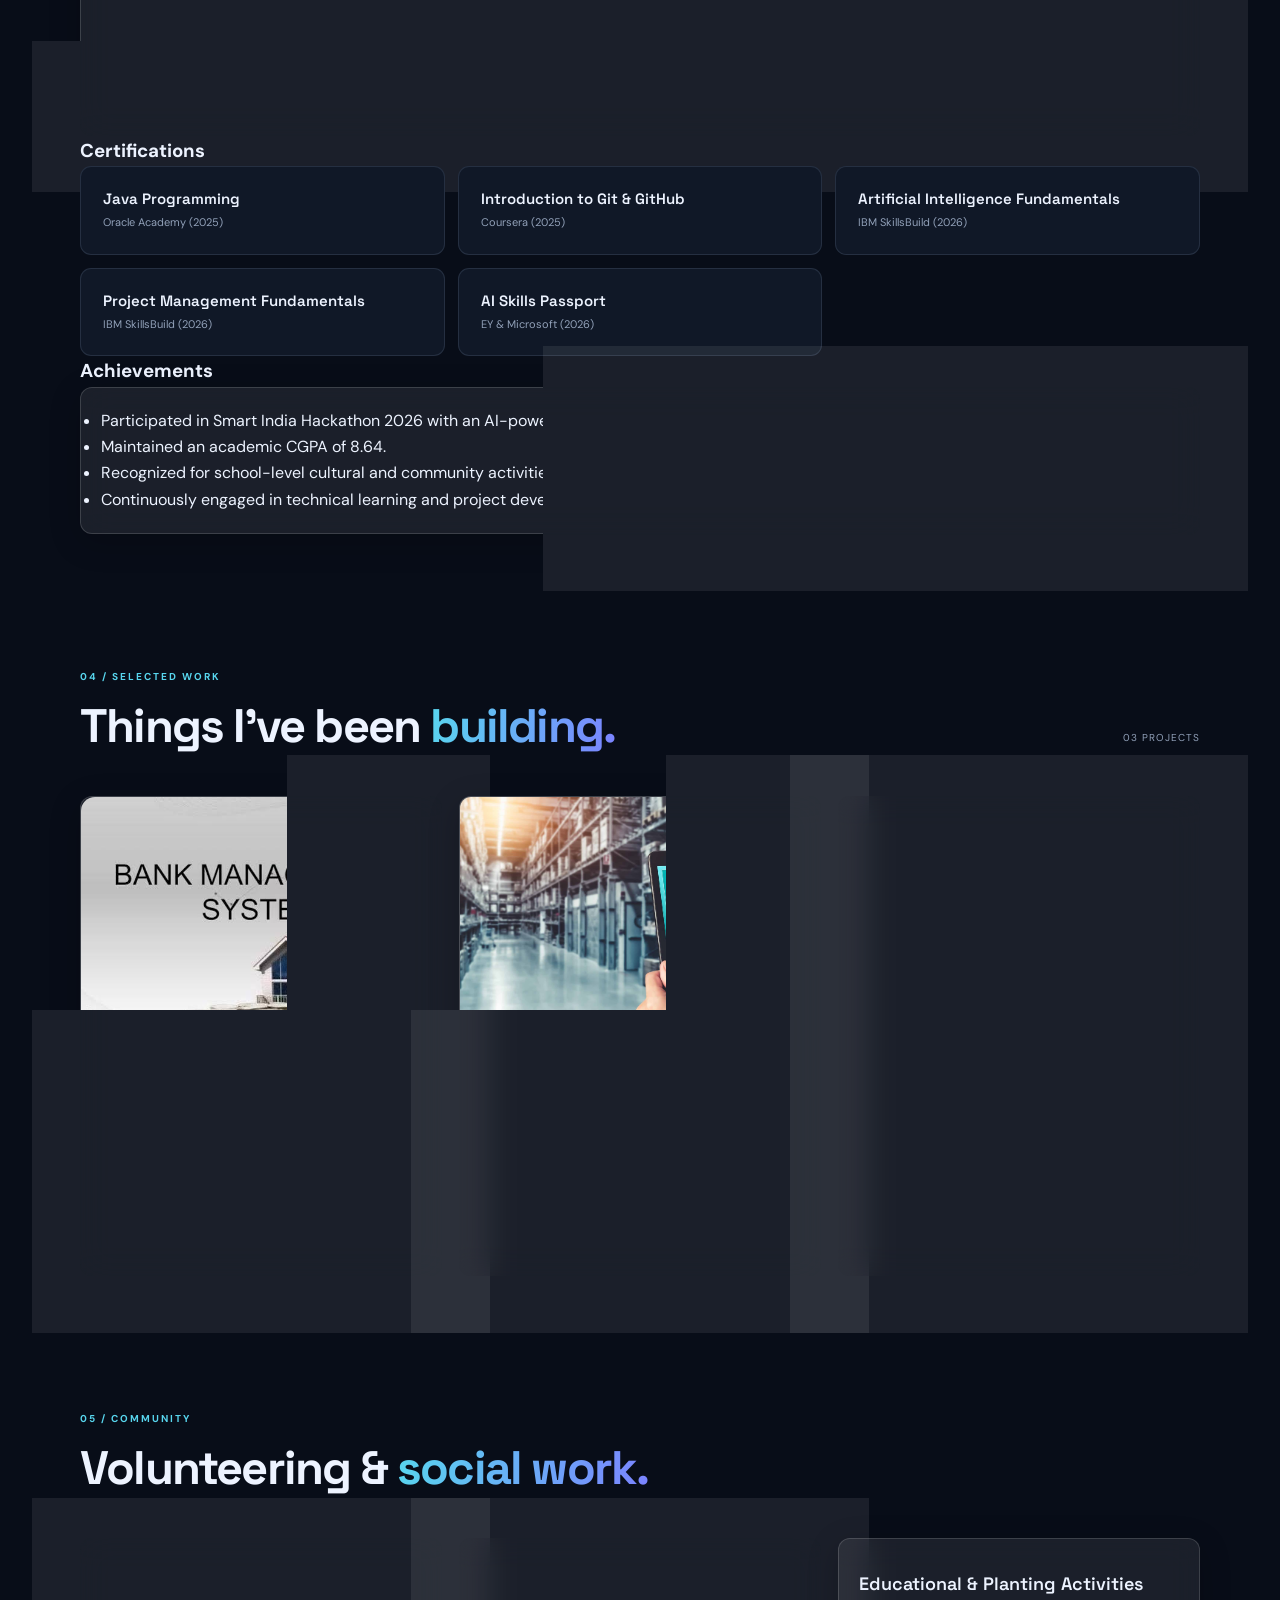
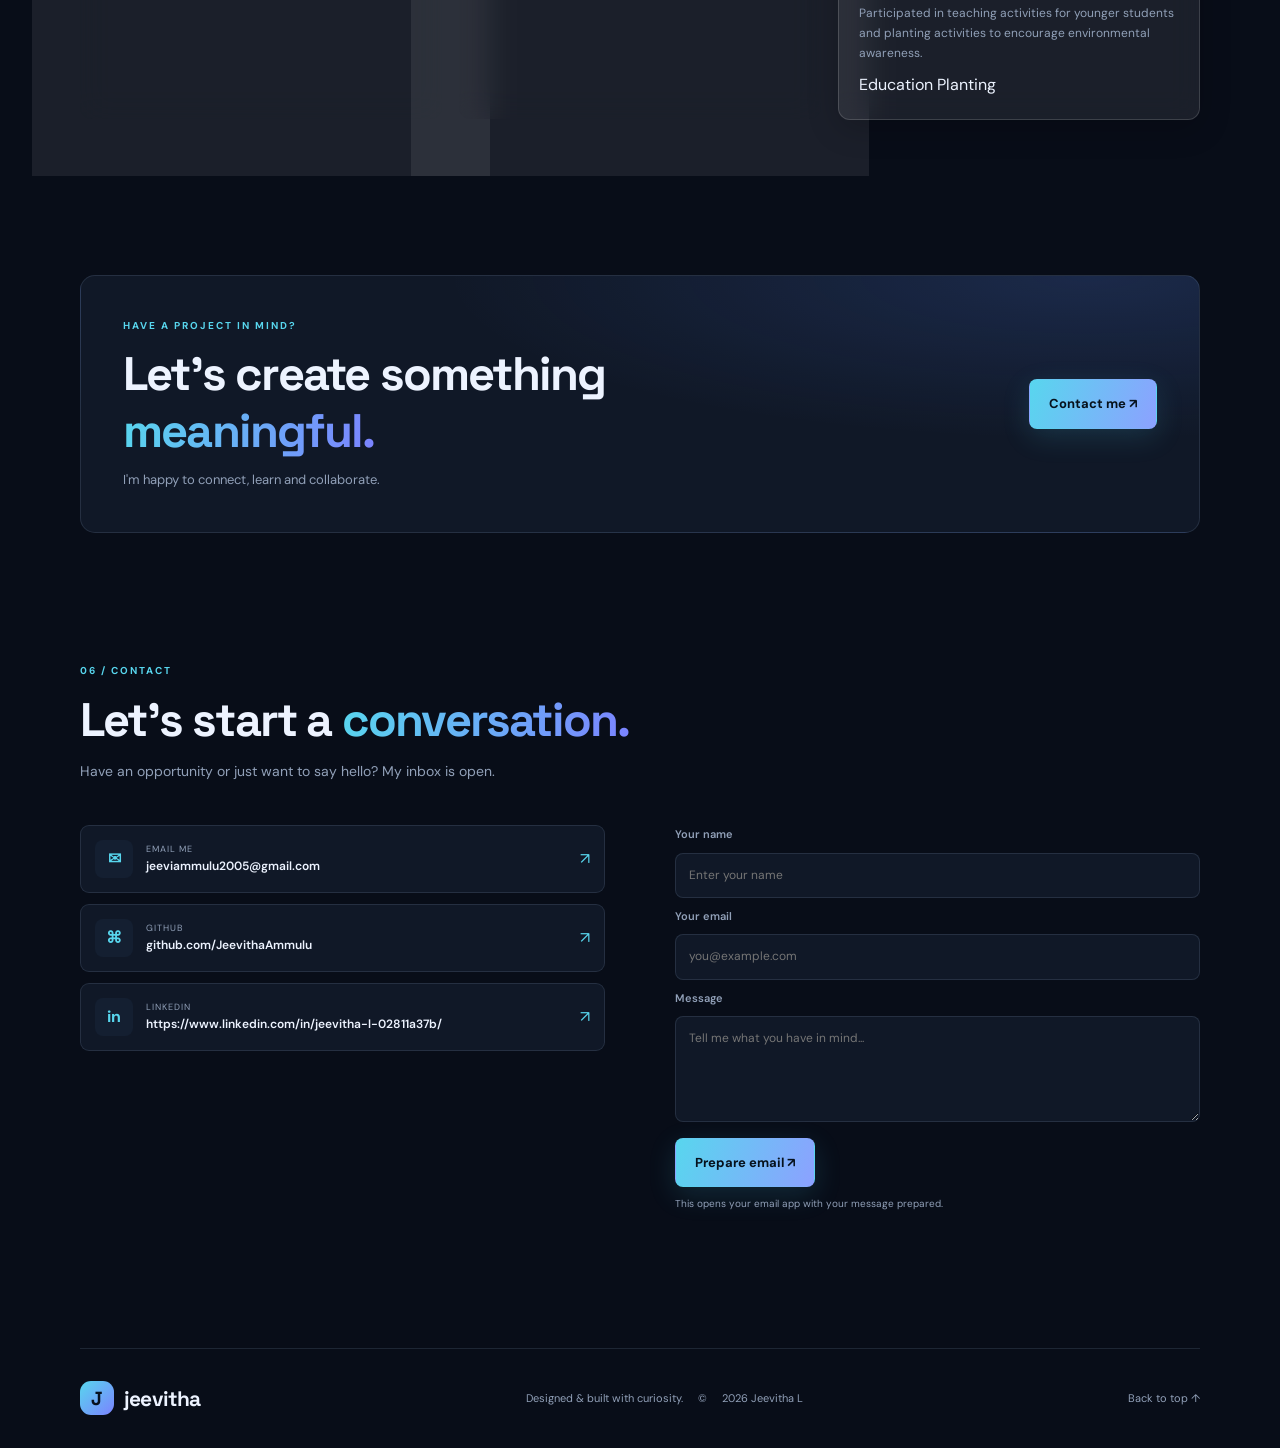
==== commit 98908235: "Updated portfolio design with animations and styling" ====
--- a/index.html
+++ b/index.html
@@ -15,7 +15,13 @@
 </head>
 
 <body>
-
+<div class="cursor-glow"></div>
+
+<div class="bg-glow"></div>
+
+<div class="ambient ambient-one"></div>
+<div class="ambient ambient-two"></div>
+<div id="progress-bar"></div>
   <div class="ambient ambient-one"></div>
   <div class="ambient ambient-two"></div>
 
@@ -63,12 +69,15 @@
         <p class="hero-kicker">Hello, I'm</p>
 
         <h1>Jeevitha <span class="gradient-text">L</span></h1>
-
-        <h2>3rd Year Information Science & Engineering Student</h2>
-
-        <p class="body-copy">
-          Aspiring Software Developer | Frontend Development | Technology Enthusiast
-        </p>
+<h2 id="typing-text"></h2>
+        <div class="tech-stack">
+  <span>Java</span>
+  <span>SQL</span>
+  <span>HTML</span>
+  <span>CSS</span>
+  <span>Git</span>
+</div>
+
 
         <div class="hero-actions">
           <a class="button button-primary" href="#projects">Explore my work ↗</a>
@@ -145,9 +154,9 @@
             I'm Jeevitha L, a third-year Information Science and Engineering student passionate about software development and technology.
           </p>
 
-          <p class="body-copy">
-            I enjoy learning programming languages, exploring web technologies and developing practical projects. I am continuously improving my technical knowledge, problem-solving abilities and software development skills.
-          </p>
+         <p class="body-copy">
+Passionate Information Science and Engineering student with a strong foundation in Java, SQL, DBMS and Web Development. Enthusiastic about building real-world solutions, exploring emerging technologies and continuously improving technical and problem-solving skills through hands-on projects and learning.
+</p>
 
           <a class="text-link" href="#contact">Get in touch ↗</a>
 
--- a/style.css
+++ b/style.css
@@ -1,4 +1,10 @@
-/* Jeevitha's Developer Portfolio — edit the variables below to change the theme */
+*{
+transition:
+background-color .3s ease,
+color .3s ease,
+transform .3s ease,
+border-color .3s ease;
+}/* Jeevitha's Developer Portfolio — edit the variables below to change the theme */
 :root {
   --bg: #080d18; --surface: #101827; --surface-2: #141f31; --text: #edf3ff;
   --muted: #91a0b8; --line: rgba(157,180,216,.15); --accent: #58d6ee;
@@ -76,4 +82,101 @@
     height:250px;
     object-fit:cover;
     display:block;
+}
+#typing-text{
+    color:#8b5cf6;
+    font-size:1.8rem;
+    font-weight:600;
+    min-height:50px;
+}
+.project-card{
+backdrop-filter: blur(15px);
+background: rgba(255,255,255,0.08);
+border: 1px solid rgba(255,255,255,0.15);
+box-shadow: 0 8px 32px rgba(0,0,0,.2);
+transition:.4s;
+}
+
+.project-card:hover{
+transform:translateY(-10px);
+box-shadow:0 20px 40px rgba(124,58,237,.25);
+}
+#progress-bar{
+position:fixed;
+top:0;
+left:0;
+width:0%;
+height:4px;
+background:#7c3aed;
+z-index:9999;
+}
+.nav-link{
+    position:relative;
+}
+
+.nav-link::after{
+    content:"";
+    position:absolute;
+    left:0;
+    bottom:-5px;
+    width:0%;
+    height:2px;
+    background:#2563eb;
+    transition:0.3s ease;
+}
+
+.nav-link:hover::after{
+    width:100%;
+}
+
+.nav-link.active::after{
+    width:100%;
+}
+.nav-link:hover{
+    color:#2563eb;
+    text-shadow:0 0 10px rgba(37,99,235,.4);
+}
+.bg-glow{
+    position:fixed;
+    top:20%;
+    right:10%;
+
+    width:500px;
+    height:500px;
+
+    background:linear-gradient(
+        135deg,
+        #06b6d4,
+        #8b5cf6
+    );
+
+    border-radius:50%;
+    filter:blur(180px);
+
+    opacity:0.15;
+
+    z-index:-1;
+    pointer-events:none;
+}
+
+.hero h1{
+  font-size:6rem;
+  font-weight:800;
+  text-shadow:
+  0 0 10px #60a5fa,
+  0 0 20px #8b5cf6,
+  0 0 40px #06b6d4;
+}
+.tech-stack{
+ display:flex;
+ gap:10px;
+ flex-wrap:wrap;
+ margin-top:20px;
+}
+
+.tech-stack span{
+ padding:8px 15px;
+ border-radius:20px;
+ background:rgba(255,255,255,.08);
+ border:1px solid rgba(255,255,255,.15);
 }
